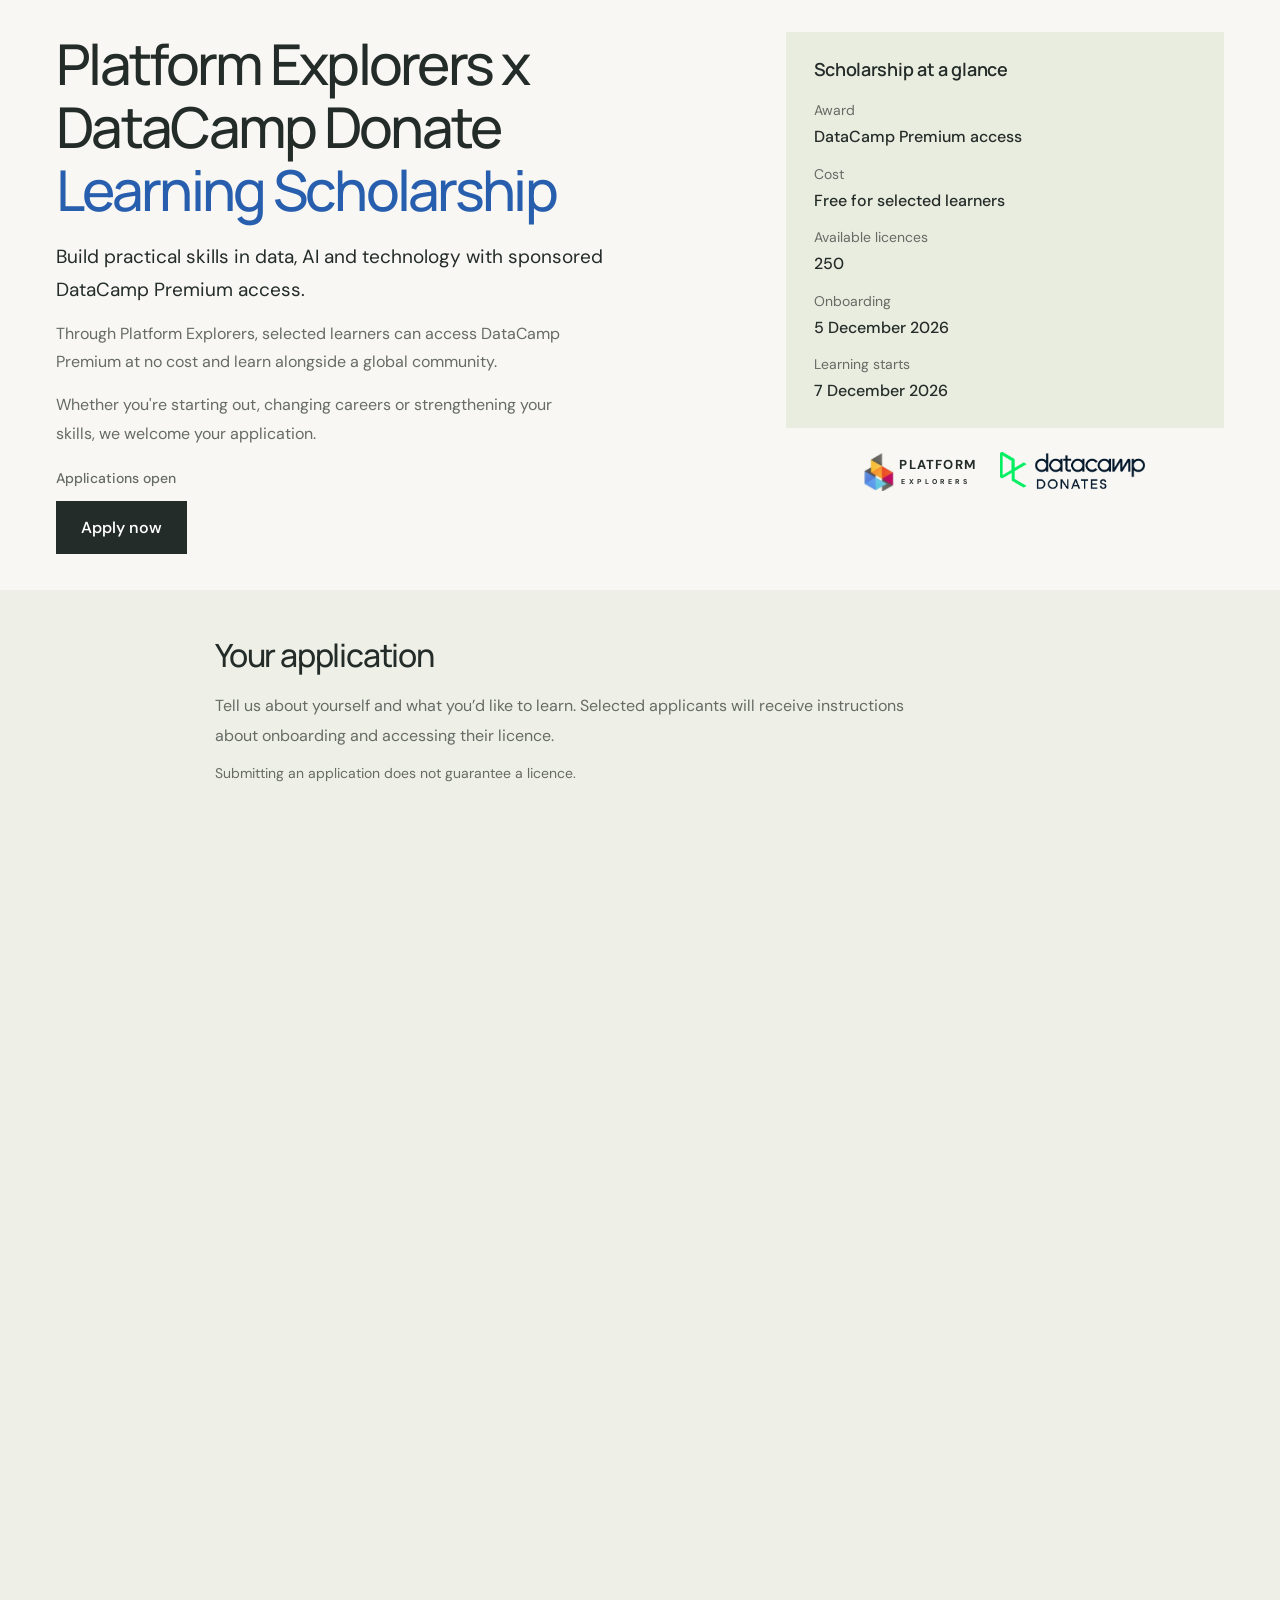
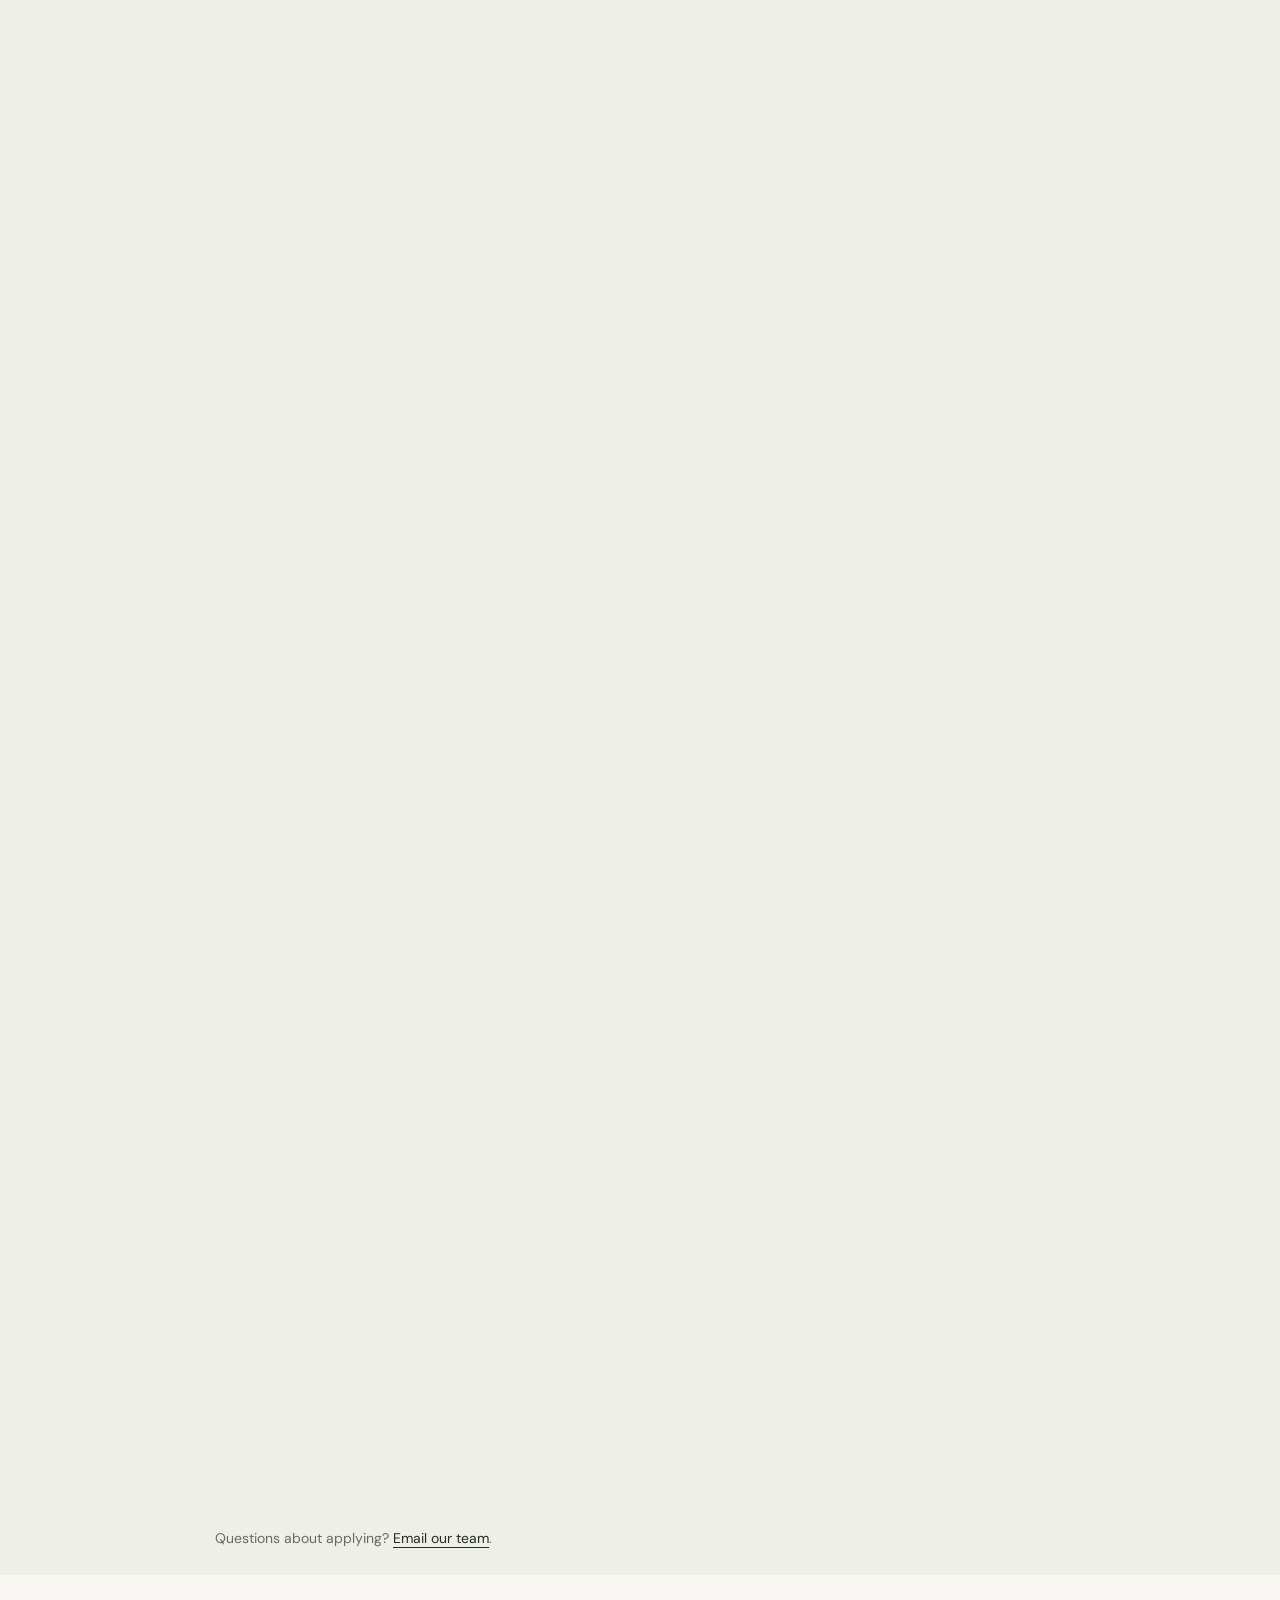
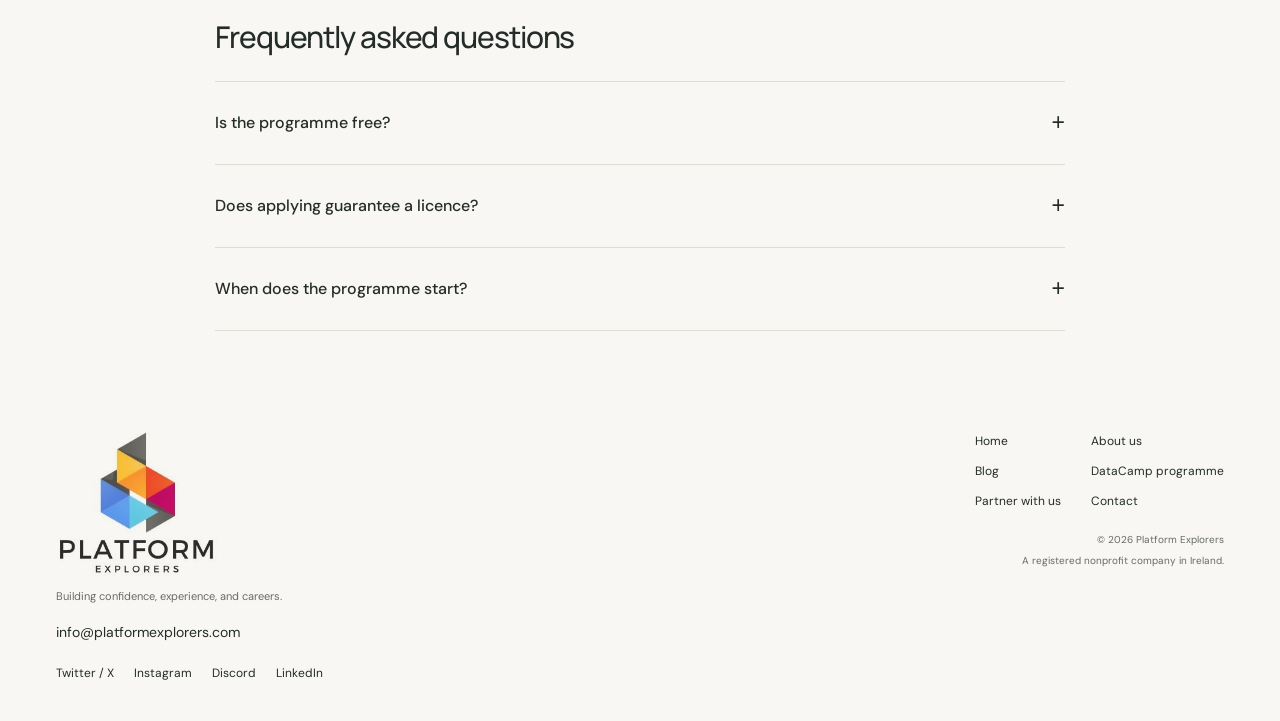
==== scholarship/index.html @ 4060ceb1 "Add community blog, reviewed contribution guide and automatic Pages publishing" ====
<!doctype html>
<html lang="en">
<head>
  <meta charset="utf-8">
  <meta name="viewport" content="width=device-width, initial-scale=1">
  <meta name="theme-color" content="#f8f7f3">
  <meta name="description" content="Apply for DataCamp learning access through Platform Explorers. Onboarding begins 5 December and the learning programme starts 7 December 2026.">
  <title>DataCamp Programme Registration — Platform Explorers</title>
  <link rel="canonical" href="https://platformexplorers.com/scholarship/">
  <meta property="og:type" content="website">
  <meta property="og:site_name" content="Platform Explorers">
  <meta property="og:url" content="https://platformexplorers.com/scholarship/">
  <meta property="og:title" content="DataCamp Programme Registration — Platform Explorers">
  <meta property="og:description" content="Apply for DataCamp learning access through Platform Explorers. Onboarding begins 5 December and the learning programme starts 7 December 2026.">
  <link rel="icon" href="../assets/favicon.svg" type="image/svg+xml">
  <link rel="stylesheet" href="../styles.css">
  <link rel="stylesheet" href="../datacamp.css">
</head>
<body>
  <a class="skip" href="#main">Skip to content</a>
  <main id="main">
    <section class="registration-hero wrap" aria-labelledby="donates-heading">
      <div class="registration-intro">
        <h1 id="donates-heading">Platform Explorers x DataCamp Donate<br><span>Learning Scholarship</span></h1>
        <p class="registration-lead">Build practical skills in data, AI and technology with sponsored DataCamp Premium access.</p>
        <p class="registration-description">Through Platform Explorers, selected learners can access DataCamp Premium at no cost and learn alongside a global community.</p>
        <p class="registration-description">Whether you're starting out, changing careers or strengthening your skills, we welcome your application.</p>
        <p class="registration-label">Applications open</p>
        <a class="button primary" href="#apply">Apply now</a>
      </div>
      <div class="scholarship-summary-group">
      <aside class="registration-summary" aria-label="Scholarship at a glance">
        <h2>Scholarship at a glance</h2>
        <dl>
          <div><dt>Award</dt><dd>DataCamp Premium access</dd></div>
          <div><dt>Cost</dt><dd>Free for selected learners</dd></div>
          <div><dt>Available licences</dt><dd>250</dd></div>
          <div><dt>Onboarding</dt><dd><time datetime="2026-12-05">5 December 2026</time></dd></div>
          <div><dt>Learning starts</dt><dd><time datetime="2026-12-07">7 December 2026</time></dd></div>
        </dl>
      </aside>

        <div class="scholarship-logos" aria-label="Platform Explorers and DataCamp Donates">
          <div class="scholarship-brand-pe" role="img" aria-label="Platform Explorers"><span class="logo-crop"><img src="../assets/logo.jpg" alt=""></span><span class="scholarship-brand-name">PLATFORM<span>EXPLORERS</span></span></div>
          <img class="scholarship-brand-datacamp" src="../assets/datacamp-donates.png" alt="DataCamp Donates" width="1630" height="450">
        </div>
      </div>
    </section>
    <section class="registration-apply" id="apply" aria-labelledby="apply-heading"><div class="wrap">
      <div class="application-heading"><h2 id="apply-heading">Your application</h2><p>Tell us about yourself and what you’d like to learn. Selected applicants will receive instructions about onboarding and accessing their licence.</p><p class="application-note">Submitting an application does not guarantee a licence.</p></div>
      <div class="datacamp-form-container">
        <iframe
          src="https://docs.google.com/forms/d/e/1FAIpQLSdRVRX_iQJN7y_apBg_4rv8keyGI03BOhrWc-e6NoOIeNIo0Q/viewform?embedded=true"
          title="Platform Explorers DataCamp Learning Programme"
          width="100%"
          height="2300"
          frameborder="0"
          scrolling="no"
          marginheight="0"
          marginwidth="0">
          Loading…
        </iframe>
      </div>
      <p class="application-help">Questions about applying? <a href="mailto:info@platformexplorers.com?subject=DataCamp%20programme%20application">Email our team</a>.</p>
    </div></section>
    <section class="registration-faq wrap" aria-labelledby="donates-faq-heading"><div class="registration-faq-inner"><h2 id="donates-faq-heading">Frequently asked questions</h2><div class="faq-list">
      <details><summary>Is the programme free?<span class="expand-icon" aria-hidden="true">+</span></summary><p>Yes. Selected participants receive DataCamp learning access at no cost.</p></details>
      <details><summary>Does applying guarantee a licence?<span class="expand-icon" aria-hidden="true">+</span></summary><p>No. Licences are limited and applications will be reviewed.</p></details>
      <details><summary>When does the programme start?<span class="expand-icon" aria-hidden="true">+</span></summary><p>Onboarding begins <time datetime="2026-12-05">5 December</time> and the learning programme starts <time datetime="2026-12-07">7 December 2026</time>.</p></details>
    </div></div></section>
  </main>
  <footer class="wrap"><div class="footer-left"><a class="footer-logo" href="../index.html" aria-label="Platform Explorers home"><img src="../assets/logo.jpg" alt="Platform Explorers" width="500" height="500"></a><p>Building confidence, experience, and careers.</p><a class="footer-email" href="mailto:info@platformexplorers.com">info@platformexplorers.com</a><nav class="footer-socials" aria-label="Social media"><a href="https://x.com/platexplorers" target="_blank" rel="noopener noreferrer">Twitter / X</a><a href="https://www.instagram.com/platform_explorers/" target="_blank" rel="noopener noreferrer">Instagram</a><a href="https://discord.gg/9USF3U8Ch" target="_blank" rel="noopener noreferrer">Discord</a><a href="https://www.linkedin.com/company/platform-explorers/" target="_blank" rel="noopener noreferrer">LinkedIn</a></nav></div><div class="footer-right"><nav class="footer-links" aria-label="Footer navigation"><a href="../index.html">Home</a><a href="../about.html">About us</a><a href="../blog.html">Blog</a><a href="../scholarship/" aria-current="page">DataCamp programme</a><a href="../partners.html">Partner with us</a><a href="../contact.html">Contact</a></nav><span>© <span id="year">2026</span> Platform Explorers</span><span>A registered nonprofit company in Ireland.</span></div></footer>
  <script>document.getElementById("year").textContent = new Date().getFullYear();</script>
</body>
</html>
---- styles.css ----
@import url('https://fonts.googleapis.com/css2?family=DM+Sans:wght@400;450;500;550;600;650;700&family=Manrope:wght@400;500;600;650;700;750;800&display=swap');
:root{--paper:#f8f7f3;--ink:#242c29;--muted:#666b65;--blue:#285eae;--line:#dcded5;--green:#e9eddf;--yellow:#fbc656}*{box-sizing:border-box}html{scroll-behavior:smooth;scroll-padding-top:105px}body{margin:0;background:var(--paper);color:var(--ink);font-family:'DM Sans',Arial,sans-serif;font-size:16px;-webkit-font-smoothing:antialiased}a{color:inherit;text-decoration:none}button{font:inherit}a,button,summary{-webkit-tap-highlight-color:transparent}a:focus-visible,button:focus-visible,summary:focus-visible{outline:3px solid var(--blue);outline-offset:6px}.wrap{width:min(1280px,calc(100% - 112px));margin:auto}.header{height:106px;padding:0 56px;display:flex;justify-content:space-between;align-items:center;border-bottom:1px solid var(--line);background:var(--paper);position:relative;z-index:20}.brand{display:flex;align-items:center;gap:7px;font-size:20px;letter-spacing:2px;line-height:1.1;font-weight:700}.brand-small{display:block;font-size:10px;letter-spacing:5.5px;margin:7px 0 0 3px}.logo-crop{width:43px;height:66px;overflow:hidden;position:relative;mix-blend-mode:multiply}.logo-crop img{position:absolute;width:164px;height:164px;max-width:none;left:-61px;top:-43px}.header nav{display:flex;align-items:center;gap:32px;font-size:13px;font-weight:550}.header nav a:hover{color:var(--blue)}.nav-cta{border:1px solid #a9afa4;padding:13px 19px;display:flex;gap:34px;align-items:center}.nav-cta span{font-size:20px}.menu-toggle{display:none}.hero{padding-top:70px;display:grid;grid-template-columns:1.25fr 1fr;column-gap:45px}.eyebrow{font-size:10px;letter-spacing:1.8px;font-weight:650;line-height:1.6;margin:0 0 27px}.status-dot{width:6px;height:6px;background:#c18b22;display:inline-block;margin:0 9px 1px 0;border-radius:50%}h1,h2,h3,p{margin-top:0}h1,h2,h3{font-family:'Manrope',Arial,sans-serif}h1{font-size:clamp(48px,4.8vw,73px);font-weight:500;line-height:1.09;letter-spacing:-3.9px;margin-bottom:30px}h1>span{color:var(--blue)}.hero-intro{font-size:16px;line-height:1.8;color:var(--muted);max-width:435px;margin-bottom:30px}.hero-actions{display:flex;align-items:center;gap:26px}.button{padding:17px 22px;font-size:13px;display:inline-flex;align-items:center;gap:38px;font-weight:550}.primary{background:var(--ink);color:#fff}.primary:hover{background:var(--blue)}.button span{font-size:20px;line-height:1}.text-link{font-size:12px;font-weight:600;display:inline-flex;align-items:center;gap:15px;border-bottom:1px solid #a7aca4;padding:9px 0}.text-link:hover{color:var(--blue);border-color:var(--blue)}.hero-art{background:var(--green);margin-top:5px;padding:24px 26px 25px;display:flex;flex-direction:column;justify-content:space-between;min-width:0}.art-top{display:flex;justify-content:space-between;font-size:9px;letter-spacing:1.4px}.path-art{width:100%;height:auto;max-height:390px;margin:-2px 0 -7px}.art-bottom{display:flex;justify-content:space-between;align-items:end;font-size:12px;line-height:1.5}.art-label{font-size:8px;letter-spacing:1px;display:flex;align-items:center;gap:10px}.art-label span{font-size:25px}.hero-foot{grid-column:1/-1;display:flex;justify-content:space-between;border-top:1px solid var(--line);padding:24px 0;margin-top:61px;font-size:11px;color:var(--muted)}.hero-foot i{font-style:normal;margin:0 12px;color:#abae9f}.intro-section{display:grid;grid-template-columns:1fr 2.25fr;gap:45px;padding-top:91px;padding-bottom:98px}.section-label{padding-top:10px}h2{font-size:clamp(32px,3.05vw,45px);font-weight:500;letter-spacing:-1.9px;line-height:1.2;margin-bottom:27px}.intro-section h2 span{color:#7b8176}.intro-columns{display:grid;grid-template-columns:1fr 1fr;gap:35px}.intro-columns p,.community-copy>p:not(.eyebrow){font-size:14px;color:var(--muted);line-height:1.85}.note{border-left:2px solid #d4af51;padding:4px 0 4px 18px;font-size:12px;line-height:1.8;color:var(--muted);margin:19px 0 0;max-width:620px}.note span{display:block;color:var(--ink);font-weight:600}.experience-section{background:#eeeee7;padding:83px 0 85px}.section-heading{display:flex;justify-content:space-between;align-items:end;gap:40px;margin-bottom:42px}.section-heading h2{margin:0}.section-heading>p{color:var(--muted);font-size:13px;line-height:1.8;margin:0 0 3px;max-width:320px}.experience-grid{display:grid;grid-template-columns:repeat(3,1fr);border-top:1px solid #ced1c5}.experience-grid article{position:relative;padding:35px 38px 0 0;margin-right:37px;border-right:1px solid #ced1c5}.experience-grid article:last-child{border-right:0;padding-right:0;margin-right:0}.step-number{font-size:10px;color:var(--muted)}.small-mark{width:44px;height:44px;display:flex;align-items:center;justify-content:center;font-size:28px;margin:27px 0 25px}.mark-blue{background:#b9cee8}.mark-yellow{background:#f4d887}.mark-coral{background:#eab39c}.experience-grid h3{font-size:19px;font-weight:600;letter-spacing:-.5px}.experience-grid p{font-size:13px;color:var(--muted);line-height:1.9;margin-bottom:0}.tracks-section{padding-top:98px;padding-bottom:95px}.track-list{border-top:1px solid var(--line)}details{border-bottom:1px solid var(--line)}summary{list-style:none;cursor:pointer}summary::-webkit-details-marker{display:none}.track-list summary{display:grid;grid-template-columns:55px 1fr 215px 20px;align-items:center;padding:28px 0;gap:14px}.track-index{font-size:11px;color:var(--muted)}.track-list h3{font-size:21px;font-weight:500;letter-spacing:-.5px;margin:0}.track-category{font-size:9px;letter-spacing:1.1px;color:var(--muted)}.expand-icon{font-family:Arial,sans-serif;font-size:23px;font-weight:400;transition:transform .2s}details[open]>summary .expand-icon{transform:rotate(45deg)}.track-content{padding:0 230px 29px 69px;max-width:930px}.track-content p{font-size:14px;line-height:1.8;color:var(--muted);margin-bottom:15px}.track-content>span{font-size:10px;line-height:1.8;color:var(--blue)}.community-section{display:grid;grid-template-columns:1fr 1fr;gap:100px;align-items:center;padding-bottom:100px}.community-visual{background:#263c32;color:#f5f6ed;padding:35px 36px;min-height:430px;display:flex;flex-direction:column;justify-content:space-between}.community-visual .eyebrow{font-size:9px;color:#c1c9bd}.community-type{font-family:'Manrope',Arial,sans-serif;font-size:43px;letter-spacing:-1.8px;line-height:1.2;padding:14px 0 35px}.community-type em{font-style:normal;color:#e9c86c}.community-caption{display:flex;align-items:center;gap:5px;font-size:7px;letter-spacing:1px}.community-caption>span:last-child{margin-left:7px}.mini-block{width:12px;height:12px}.blue{background:#72a6dc}.yellow{background:#f6c54e}.coral{background:#ef936f}.community-copy h2{font-size:40px}.community-copy .text-link{margin-top:13px}.faq-section{padding-bottom:97px;display:grid;grid-template-columns:1fr 2.25fr;gap:45px}.faq-section>.eyebrow{max-width:190px;padding-top:20px}.faq-list{border-top:1px solid var(--line)}.faq-list summary{display:flex;justify-content:space-between;gap:20px;padding:20px 0;font-size:14px;font-weight:500;align-items:center}.faq-list p{max-width:600px;font-size:13px;line-height:1.8;color:var(--muted);padding-bottom:8px}.faq-list p a{text-decoration:underline;text-underline-offset:3px}.get-involved{background:#e8ecdf;padding:67px 0 62px}.cta-heading{display:flex;justify-content:space-between;align-items:center}.cta-heading h2{font-size:64px;letter-spacing:-3px;line-height:1.1;margin:0 0 38px}.cta-arrow{font-size:130px;font-family:Arial,sans-serif;font-weight:400;margin-top:-15px}.join-options{display:grid;grid-template-columns:1fr 1fr;gap:55px}.join-options>a{border-top:1px solid #acb3a1;display:flex;align-items:center;justify-content:space-between;gap:30px;padding:25px 0 0}.join-options h3{font-size:17px;font-weight:600;letter-spacing:-.4px;margin-bottom:9px}.join-options p{font-size:12px;color:var(--muted);line-height:1.7;margin:0}.join-options>a>span{font-size:26px}.join-options>a:hover h3{color:var(--blue)}footer.wrap{padding-top:43px;padding-bottom:40px;display:flex;justify-content:space-between;gap:30px}.footer-name{font-family:'Manrope',Arial,sans-serif;font-size:20px;letter-spacing:-.7px;font-weight:650;display:flex;gap:18px}footer p{font-size:11px;color:var(--muted);margin:12px 0 0}.footer-right{display:flex;align-items:flex-end;flex-direction:column;gap:8px;font-size:10px;color:var(--muted)}.footer-right>a{font-size:12px;color:var(--ink);margin-bottom:8px}.skip{position:fixed;top:-70px;left:20px;padding:15px;background:var(--ink);color:white;z-index:100}.skip:focus{top:10px}summary:hover h3,summary:hover{color:var(--blue)}
@media(min-width:1600px){.header{padding-left:max(56px,calc((100vw - 1280px)/2));padding-right:max(56px,calc((100vw - 1280px)/2))}}
@media(max-width:1100px){.wrap{width:calc(100% - 72px)}.header{padding:0 36px}.header nav{gap:22px}.hero{gap:25px}.hero-actions{gap:20px;align-items:start;flex-direction:column}h1{font-size:54px;letter-spacing:-2.8px}.hero-art{align-self:stretch;padding:22px 20px}.intro-section,.faq-section{grid-template-columns:1fr 2.8fr;gap:30px}.track-list summary{grid-template-columns:40px 1fr 180px 20px}.track-content{padding-left:54px;padding-right:180px}.community-section{gap:55px}.community-type{font-size:39px}.community-copy h2{font-size:35px}.community-visual{padding:30px}.experience-grid article{padding-right:25px;margin-right:25px}}
@media(max-width:760px){html{scroll-padding-top:25px}.wrap{width:calc(100% - 40px)}.header{height:86px;padding:0 20px}.brand{font-size:17px}.brand-small{font-size:8px;letter-spacing:5px}.logo-crop{width:38px;height:58px}.logo-crop img{width:145px;height:145px;left:-54px;top:-38px}.menu-toggle{display:flex;align-items:center;gap:12px;border:0;background:none;font-size:12px;padding:10px 0 10px 15px}.menu-toggle span{font-size:22px}.header nav{display:none;position:absolute;top:85px;left:0;right:0;background:var(--paper);border-bottom:1px solid var(--line);padding:22px 20px 28px;flex-direction:column;align-items:stretch;gap:0}.header nav.is-open{display:flex}.header nav a{padding:15px 0}.header nav .nav-cta{padding:13px 16px;margin-top:10px;justify-content:space-between}.hero{padding-top:42px;grid-template-columns:1fr;gap:34px}.eyebrow{font-size:8px;letter-spacing:1.4px;margin-bottom:22px}h1{font-size:clamp(43px,8.7vw,62px);letter-spacing:-2.7px;margin-bottom:24px}.hero-intro{font-size:14px;line-height:1.8;max-width:460px}.hero-actions{flex-direction:row;align-items:center;gap:22px;flex-wrap:wrap}.button{padding:16px 18px;font-size:12px;gap:26px}.text-link{font-size:11px;gap:11px}.hero-art{min-height:370px;margin:4px 0 0;padding:24px}.path-art{max-height:330px}.hero-foot{margin-top:0;padding:20px 0;gap:15px;flex-direction:column;font-size:10px}.hero-foot i{margin:0 8px}.intro-section{display:block;padding-top:51px;padding-bottom:57px}h2{font-size:32px;letter-spacing:-1.4px}.intro-columns{grid-template-columns:1fr;gap:0}.intro-columns p{font-size:14px;margin-bottom:16px}.note{margin-top:9px;font-size:11px}.experience-section{padding:52px 0}.section-heading{display:block;margin-bottom:30px}.section-heading>p{margin-top:22px;font-size:12px}.experience-grid{grid-template-columns:1fr}.experience-grid article{margin:0;padding:26px 0 28px;border-right:0;border-bottom:1px solid #ced1c5;display:grid;grid-template-columns:50px 1fr;gap:0 14px}.experience-grid article:last-child{padding-bottom:0;border-bottom:0}.step-number{grid-column:1;grid-row:1}.small-mark{grid-column:1;grid-row:2;align-self:start;width:36px;height:36px;margin:16px 0 0;font-size:24px}.experience-grid h3{grid-column:2;grid-row:1;font-size:18px;margin:0 0 14px}.experience-grid p{grid-column:2;grid-row:2;font-size:13px}.tracks-section{padding:57px 0}.track-list summary{grid-template-columns:25px 1fr 18px;gap:10px;padding:23px 0}.track-list h3{font-size:17px;letter-spacing:-.5px}.track-category{display:none}.track-content{padding:0 0 25px 35px}.track-content p{font-size:13px}.community-section{grid-template-columns:1fr;gap:36px;padding-bottom:58px}.community-visual{min-height:400px;padding:30px}.community-type{font-size:43px}.community-copy h2{font-size:32px}.community-copy>p:not(.eyebrow){font-size:14px}.faq-section{display:block;padding-bottom:57px}.faq-section>.eyebrow{max-width:none;padding:0}.faq-list summary{font-size:13px;line-height:1.6}.get-involved{padding:45px 0}.cta-heading h2{font-size:45px;letter-spacing:-2px;margin-bottom:31px}.cta-arrow{font-size:75px}.join-options{grid-template-columns:1fr;gap:27px}.join-options>a{padding-top:22px}.join-options h3{font-size:16px}.join-options p{font-size:11px}footer.wrap{padding:32px 0;flex-direction:column;gap:27px}.footer-right{align-items:start;font-size:10px}.footer-name{font-size:19px}}
@media(prefers-reduced-motion:reduce){html{scroll-behavior:auto}*{transition:none!important}}

.footer-links{display:flex;gap:20px;margin-bottom:8px;font-size:12px;color:var(--ink)}.footer-links a:hover{color:var(--blue)}

.footer-links{flex-wrap:wrap;justify-content:flex-end;gap:12px 20px;max-width:550px}.header nav [aria-current="page"]{color:var(--blue);text-decoration:underline;text-underline-offset:7px}
@media(max-width:760px){.footer-links{justify-content:flex-start;gap:12px 18px}}

.logo-crop{height:56px}.logo-crop img{clip-path:inset(0 0 39% 0)}@media(max-width:760px){.logo-crop{height:49px}}

@media(min-width:761px){.experience-grid h3{margin-top:26px}}

.footer-left{min-width:0}
.footer-socials{display:flex;flex-wrap:wrap;gap:12px 20px;margin-top:20px;font-size:12px;color:var(--ink)}
.footer-socials a:hover{color:var(--blue)}
.footer-right{min-width:0}
@media(max-width:760px){.footer-right{align-items:flex-end;text-align:right;width:100%}.footer-right .footer-links{justify-content:flex-end}.footer-right>a{overflow-wrap:anywhere;max-width:100%}}

.footer-logo{display:block;position:relative;width:164px;height:148px;overflow:hidden;mix-blend-mode:multiply}
.footer-logo img{position:absolute;display:block;width:300px;height:300px;max-width:none;left:-69px;top:-78px}
.footer-right .footer-links{display:grid;grid-template-columns:repeat(2,max-content);gap:14px 30px;text-align:left;margin:4px 0 16px}
@media(max-width:760px){.footer-right .footer-links{gap:14px 24px}}

.footer-email{display:block;width:fit-content;max-width:100%;margin-top:18px;font-size:14px;line-height:1.7;overflow-wrap:anywhere}.footer-email:hover{color:var(--blue)}

/* Keep the expanded navigation comfortable on smaller laptop screens. */
@media(min-width:761px) and (max-width:1100px){.header{padding-left:36px;padding-right:36px}.header nav{gap:16px;font-size:13px}.nav-cta{padding:12px}.brand{font-size:17px}.brand-small{font-size:9px}}
---- datacamp.css ----
/* DataCamp registration: programme essentials, application, then questions. */
.registration-hero{display:grid;grid-template-columns:minmax(0,1.55fr) minmax(290px,1fr);gap:80px;align-items:start;padding-top:62px;padding-bottom:64px}
.registration-label{font-size:.875rem;line-height:1.6;font-weight:500;color:var(--muted);margin:0 0 24px}
.registration-intro h1{font-size:clamp(42px,4.4vw,64px);line-height:1.12;letter-spacing:-2.7px;font-weight:500;margin-bottom:26px}
.registration-lead{font-size:1.1875rem;line-height:1.75;max-width:580px;margin-bottom:18px}
.registration-description{font-size:1rem;line-height:1.8;color:var(--muted);max-width:530px;margin-bottom:26px}
.registration-intro .button{font-size:1rem;padding:16px 25px;min-height:52px}
.registration-summary{background:var(--green);padding:30px 32px;margin-top:4px}
.registration-summary h2{font-size:1.125rem;font-weight:600;line-height:1.5;letter-spacing:-.3px;margin-bottom:24px}
.registration-summary dl{margin:0;display:grid;gap:21px}
.registration-summary dt{font-size:.875rem;line-height:1.5;color:var(--muted);margin-bottom:5px}
.registration-summary dd{margin:0;font-size:1rem;font-weight:500;line-height:1.6}
.registration-partner{margin-top:28px;padding-top:23px;border-top:1px solid #cdd3c3}
.registration-partner p{font-size:.875rem;line-height:1.6;color:var(--muted);margin-bottom:16px}
.registration-partner a{display:block;max-width:190px}.registration-partner img{display:block;width:100%;height:auto}
.registration-apply{padding:45px 0 24px;background:#eef0e7;scroll-margin-top:25px}
.application-heading{max-width:850px;margin:0 auto 25px}
.application-heading h2{font-size:32px;letter-spacing:-1.2px;line-height:1.25;margin-bottom:16px}
.application-heading p{font-size:1rem;line-height:1.85;color:var(--muted);max-width:720px;margin-bottom:12px}
.application-heading .application-note{font-size:.875rem;line-height:1.7;margin-bottom:0}
.datacamp-form-container{width:100%;max-width:850px;min-width:0;margin:0 auto}
.datacamp-form-container iframe{display:block;width:100%;height:2300px;border:0;overflow:hidden}
.application-help{max-width:850px;margin:15px auto 0;font-size:.875rem;line-height:1.8;color:var(--muted)}
.application-help a{color:var(--ink);text-decoration:underline;text-underline-offset:4px}
.registration-faq{padding-top:42px;padding-bottom:55px}.registration-faq-inner{max-width:850px;margin:0 auto}
.registration-faq h2{font-size:30px;letter-spacing:-1.1px;line-height:1.3;margin-bottom:25px}
.registration-faq .faq-list summary{font-size:1rem;line-height:1.65;padding:22px 0}
.registration-faq .faq-list p{font-size:1rem;line-height:1.85;max-width:720px}
/* Partnership-page feature shares this stylesheet. */
.datacamp-partner-feature{margin-top:42px;margin-bottom:46px;display:grid;grid-template-columns:1fr 1.6fr;gap:70px;align-items:center;padding:34px 38px;background:var(--green)}
.datacamp-partner-feature img{width:100%;max-width:280px;height:auto;display:block}.datacamp-partner-feature h2{font-size:28px;margin:0 0 13px}.datacamp-partner-feature p{font-size:1rem;line-height:1.8;color:var(--muted);margin-bottom:15px}.datacamp-partner-feature .text-link{font-size:.9375rem}
@media(max-width:1100px){.registration-hero{gap:40px;grid-template-columns:minmax(0,1.3fr) minmax(270px,1fr)}.registration-summary{padding:26px}.registration-intro h1{font-size:45px;letter-spacing:-1.8px}.registration-lead{font-size:1.0625rem}.datacamp-partner-feature{gap:40px}}
@media(max-width:760px){.registration-hero{grid-template-columns:1fr;gap:30px;padding-top:38px;padding-bottom:40px}.registration-label{margin-bottom:19px}.registration-intro h1{font-size:clamp(35px,8.6vw,45px);letter-spacing:-1.7px;margin-bottom:22px}.registration-lead{font-size:1.0625rem;line-height:1.8}.registration-summary{padding:26px;margin-top:0}.registration-summary dl{grid-template-columns:1fr 1fr;gap:20px}.registration-summary dl>div:first-child{grid-column:1/-1}.registration-summary h2{margin-bottom:21px}.registration-summary dd{font-size:.9375rem}.registration-partner{margin-top:24px;padding-top:20px}.registration-partner a{max-width:180px}.registration-apply{padding-top:32px;padding-bottom:20px}.application-heading{margin-bottom:23px}.application-heading h2{font-size:28px}.registration-faq{padding-top:33px;padding-bottom:38px}.registration-faq h2{font-size:28px}.registration-faq .faq-list summary{padding:20px 0}.datacamp-partner-feature{grid-template-columns:1fr;padding:27px 24px;gap:28px;margin-top:30px;margin-bottom:32px}.datacamp-partner-feature img{max-width:250px}.datacamp-partner-feature h2{font-size:26px}}
/* Keep the embed close to its content height, without a nested scrollbar. */
@media(max-width:600px){.datacamp-form-container iframe{height:calc(3010px - 116.667vw)}}
@media(max-width:480px){.datacamp-form-container iframe{height:calc(3730px - 266.667vw)}}

/* Compact opening for the standalone scholarship registration page. */
.registration-hero{gap:50px;padding-top:32px;padding-bottom:36px}
.registration-intro h1{margin-bottom:19px}
.registration-lead{margin-bottom:13px}
.registration-description{margin-bottom:14px}
.registration-intro>.registration-label{margin:18px 0 12px}
.registration-summary{padding:24px 28px;margin-top:0}
.registration-summary h2{margin-bottom:17px}
.registration-summary dl{gap:14px}
.registration-summary dt{margin-bottom:3px}
.registration-partner{margin-top:18px;padding-top:16px}
.registration-partner p{margin-bottom:12px}
@media(max-width:760px){.registration-hero{gap:24px;padding-top:26px;padding-bottom:28px}.registration-summary{padding:23px}.registration-summary dl{gap:14px 20px}.registration-intro>.registration-label{margin-top:15px}.registration-partner{margin-top:18px;padding-top:15px}}

.scholarship-summary-group{min-width:0}
.scholarship-logos{display:flex;justify-content:center;align-items:center;gap:24px;padding-top:24px}
.scholarship-brand-pe{display:flex;align-items:center;gap:5px;min-width:0}
.scholarship-brand-pe .logo-crop{display:block;flex-shrink:0;width:30px;height:39px}
.scholarship-brand-pe .logo-crop img{width:115px;height:115px;left:-43px;top:-30px}
.scholarship-brand-name{font-size:13px;font-weight:700;letter-spacing:1.2px;line-height:1.1}
.scholarship-brand-name>span{display:block;font-size:7px;letter-spacing:3.4px;margin:5px 0 0 2px}
.scholarship-brand-datacamp{display:block;width:145px;max-width:45%;height:auto}
@media(max-width:360px){.scholarship-logos{gap:16px}.scholarship-brand-name{font-size:11px}.scholarship-brand-name>span{font-size:6px;letter-spacing:2.8px}}
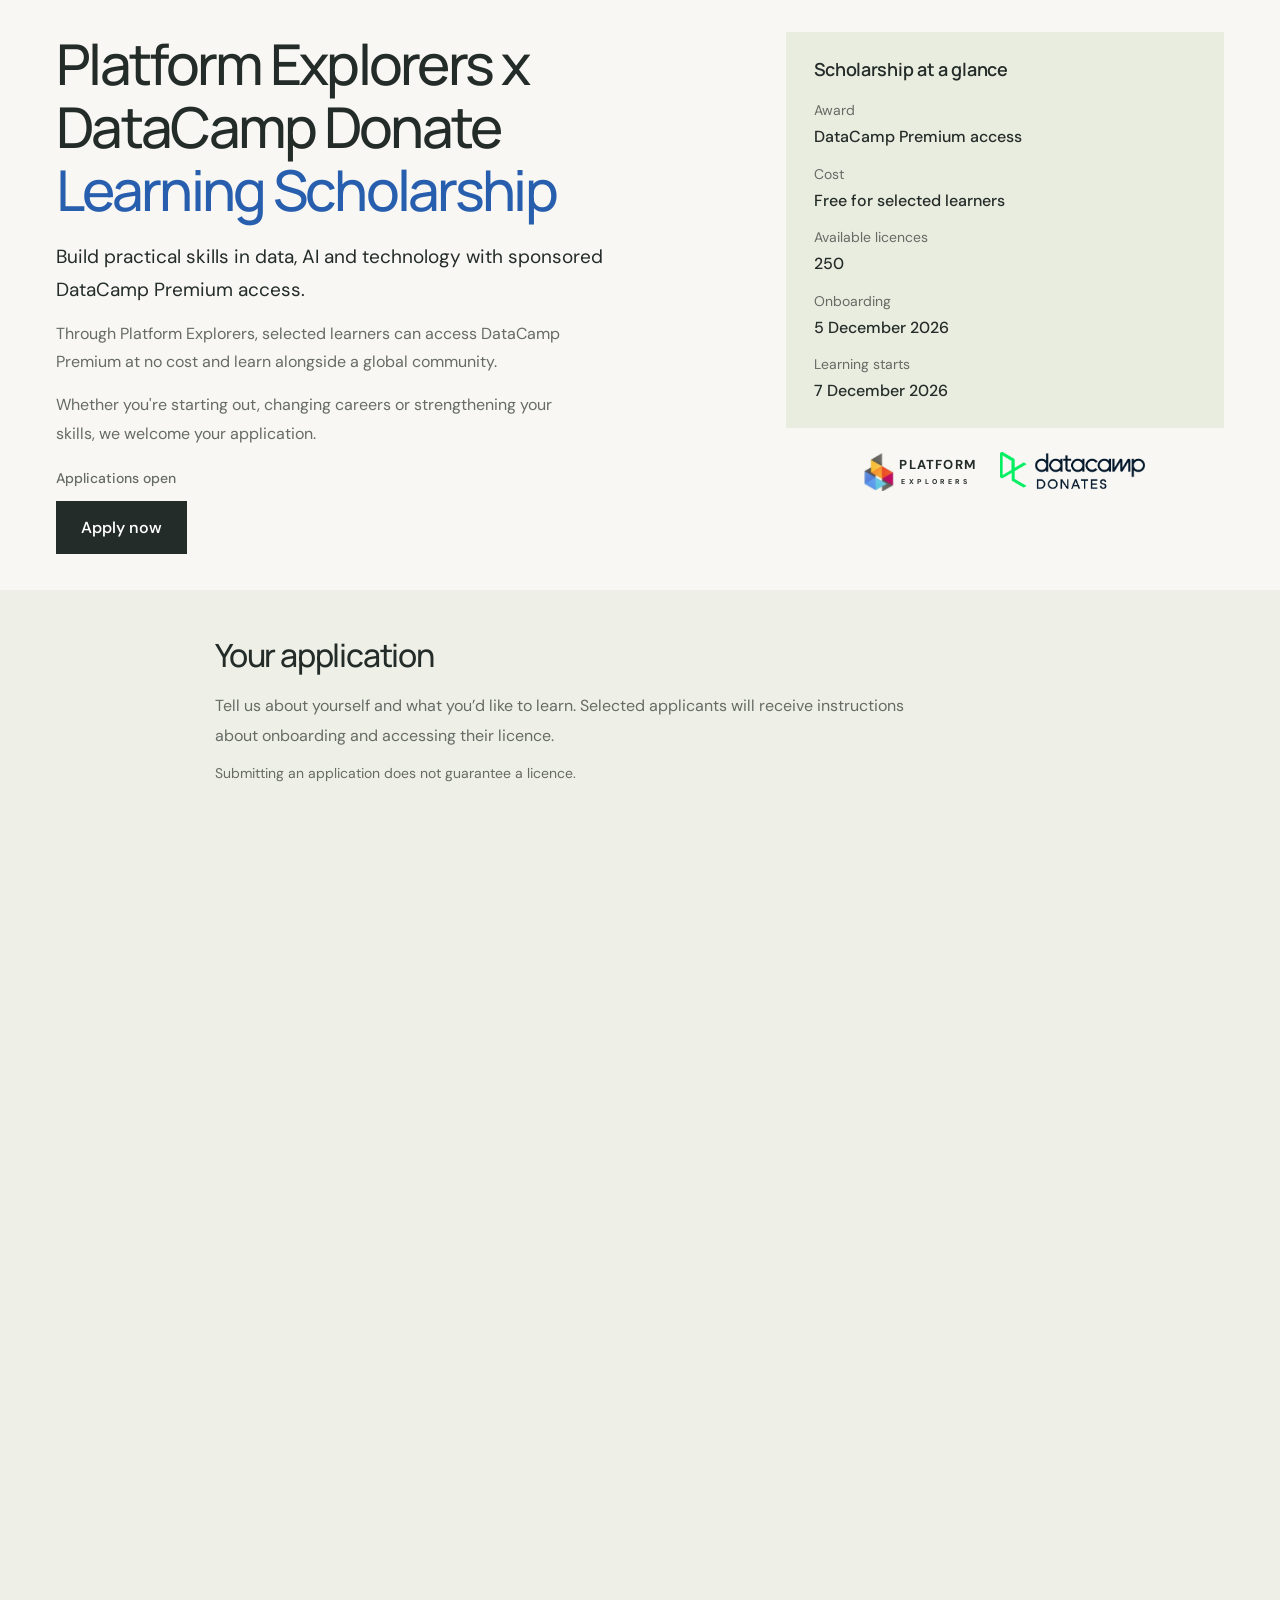
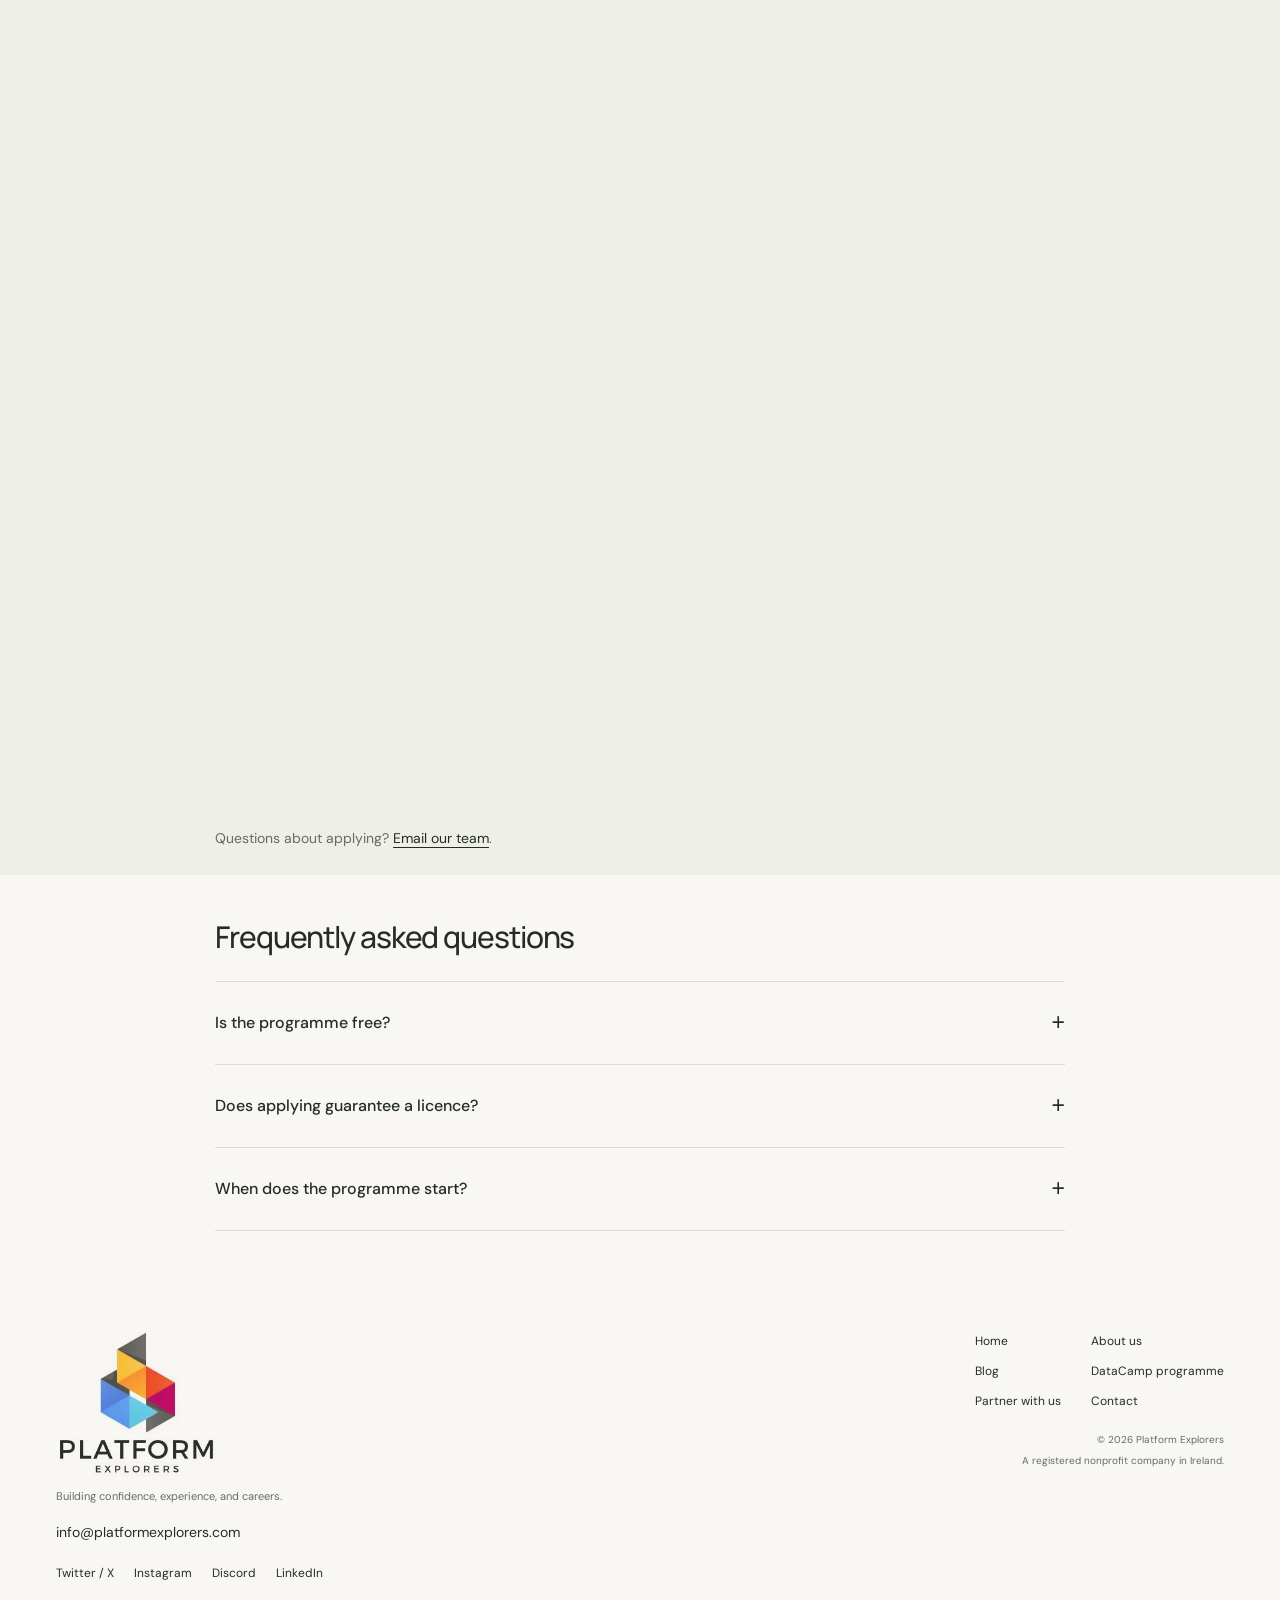
==== commit f9b56b9d: "Keep scholarship form questions and Submit button accessible" ====
--- a/scholarship/index.html
+++ b/scholarship/index.html
@@ -1,75 +1,75 @@
-<!doctype html>
-<html lang="en">
-<head>
-  <meta charset="utf-8">
-  <meta name="viewport" content="width=device-width, initial-scale=1">
-  <meta name="theme-color" content="#f8f7f3">
-  <meta name="description" content="Apply for DataCamp learning access through Platform Explorers. Onboarding begins 5 December and the learning programme starts 7 December 2026.">
-  <title>DataCamp Programme Registration — Platform Explorers</title>
-  <link rel="canonical" href="https://platformexplorers.com/scholarship/">
-  <meta property="og:type" content="website">
-  <meta property="og:site_name" content="Platform Explorers">
-  <meta property="og:url" content="https://platformexplorers.com/scholarship/">
-  <meta property="og:title" content="DataCamp Programme Registration — Platform Explorers">
-  <meta property="og:description" content="Apply for DataCamp learning access through Platform Explorers. Onboarding begins 5 December and the learning programme starts 7 December 2026.">
-  <link rel="icon" href="../assets/favicon.svg" type="image/svg+xml">
-  <link rel="stylesheet" href="../styles.css">
-  <link rel="stylesheet" href="../datacamp.css">
-</head>
-<body>
-  <a class="skip" href="#main">Skip to content</a>
-  <main id="main">
-    <section class="registration-hero wrap" aria-labelledby="donates-heading">
-      <div class="registration-intro">
-        <h1 id="donates-heading">Platform Explorers x DataCamp Donate<br><span>Learning Scholarship</span></h1>
-        <p class="registration-lead">Build practical skills in data, AI and technology with sponsored DataCamp Premium access.</p>
-        <p class="registration-description">Through Platform Explorers, selected learners can access DataCamp Premium at no cost and learn alongside a global community.</p>
-        <p class="registration-description">Whether you're starting out, changing careers or strengthening your skills, we welcome your application.</p>
-        <p class="registration-label">Applications open</p>
-        <a class="button primary" href="#apply">Apply now</a>
-      </div>
-      <div class="scholarship-summary-group">
-      <aside class="registration-summary" aria-label="Scholarship at a glance">
-        <h2>Scholarship at a glance</h2>
-        <dl>
-          <div><dt>Award</dt><dd>DataCamp Premium access</dd></div>
-          <div><dt>Cost</dt><dd>Free for selected learners</dd></div>
-          <div><dt>Available licences</dt><dd>250</dd></div>
-          <div><dt>Onboarding</dt><dd><time datetime="2026-12-05">5 December 2026</time></dd></div>
-          <div><dt>Learning starts</dt><dd><time datetime="2026-12-07">7 December 2026</time></dd></div>
-        </dl>
-      </aside>
-
-        <div class="scholarship-logos" aria-label="Platform Explorers and DataCamp Donates">
-          <div class="scholarship-brand-pe" role="img" aria-label="Platform Explorers"><span class="logo-crop"><img src="../assets/logo.jpg" alt=""></span><span class="scholarship-brand-name">PLATFORM<span>EXPLORERS</span></span></div>
-          <img class="scholarship-brand-datacamp" src="../assets/datacamp-donates.png" alt="DataCamp Donates" width="1630" height="450">
-        </div>
-      </div>
-    </section>
-    <section class="registration-apply" id="apply" aria-labelledby="apply-heading"><div class="wrap">
-      <div class="application-heading"><h2 id="apply-heading">Your application</h2><p>Tell us about yourself and what you’d like to learn. Selected applicants will receive instructions about onboarding and accessing their licence.</p><p class="application-note">Submitting an application does not guarantee a licence.</p></div>
-      <div class="datacamp-form-container">
-        <iframe
-          src="https://docs.google.com/forms/d/e/1FAIpQLSdRVRX_iQJN7y_apBg_4rv8keyGI03BOhrWc-e6NoOIeNIo0Q/viewform?embedded=true"
-          title="Platform Explorers DataCamp Learning Programme"
-          width="100%"
-          height="2300"
-          frameborder="0"
-          scrolling="no"
-          marginheight="0"
-          marginwidth="0">
-          Loading…
-        </iframe>
-      </div>
-      <p class="application-help">Questions about applying? <a href="mailto:info@platformexplorers.com?subject=DataCamp%20programme%20application">Email our team</a>.</p>
-    </div></section>
-    <section class="registration-faq wrap" aria-labelledby="donates-faq-heading"><div class="registration-faq-inner"><h2 id="donates-faq-heading">Frequently asked questions</h2><div class="faq-list">
-      <details><summary>Is the programme free?<span class="expand-icon" aria-hidden="true">+</span></summary><p>Yes. Selected participants receive DataCamp learning access at no cost.</p></details>
-      <details><summary>Does applying guarantee a licence?<span class="expand-icon" aria-hidden="true">+</span></summary><p>No. Licences are limited and applications will be reviewed.</p></details>
-      <details><summary>When does the programme start?<span class="expand-icon" aria-hidden="true">+</span></summary><p>Onboarding begins <time datetime="2026-12-05">5 December</time> and the learning programme starts <time datetime="2026-12-07">7 December 2026</time>.</p></details>
-    </div></div></section>
-  </main>
-  <footer class="wrap"><div class="footer-left"><a class="footer-logo" href="../index.html" aria-label="Platform Explorers home"><img src="../assets/logo.jpg" alt="Platform Explorers" width="500" height="500"></a><p>Building confidence, experience, and careers.</p><a class="footer-email" href="mailto:info@platformexplorers.com">info@platformexplorers.com</a><nav class="footer-socials" aria-label="Social media"><a href="https://x.com/platexplorers" target="_blank" rel="noopener noreferrer">Twitter / X</a><a href="https://www.instagram.com/platform_explorers/" target="_blank" rel="noopener noreferrer">Instagram</a><a href="https://discord.gg/9USF3U8Ch" target="_blank" rel="noopener noreferrer">Discord</a><a href="https://www.linkedin.com/company/platform-explorers/" target="_blank" rel="noopener noreferrer">LinkedIn</a></nav></div><div class="footer-right"><nav class="footer-links" aria-label="Footer navigation"><a href="../index.html">Home</a><a href="../about.html">About us</a><a href="../blog.html">Blog</a><a href="../scholarship/" aria-current="page">DataCamp programme</a><a href="../partners.html">Partner with us</a><a href="../contact.html">Contact</a></nav><span>© <span id="year">2026</span> Platform Explorers</span><span>A registered nonprofit company in Ireland.</span></div></footer>
-  <script>document.getElementById("year").textContent = new Date().getFullYear();</script>
-</body>
-</html>
+<!doctype html>
+<html lang="en">
+<head>
+  <meta charset="utf-8">
+  <meta name="viewport" content="width=device-width, initial-scale=1">
+  <meta name="theme-color" content="#f8f7f3">
+  <meta name="description" content="Apply for DataCamp learning access through Platform Explorers. Onboarding begins 5 December and the learning programme starts 7 December 2026.">
+  <title>DataCamp Programme Registration — Platform Explorers</title>
+  <link rel="canonical" href="https://platformexplorers.com/scholarship/">
+  <meta property="og:type" content="website">
+  <meta property="og:site_name" content="Platform Explorers">
+  <meta property="og:url" content="https://platformexplorers.com/scholarship/">
+  <meta property="og:title" content="DataCamp Programme Registration — Platform Explorers">
+  <meta property="og:description" content="Apply for DataCamp learning access through Platform Explorers. Onboarding begins 5 December and the learning programme starts 7 December 2026.">
+  <link rel="icon" href="../assets/favicon.svg" type="image/svg+xml">
+  <link rel="stylesheet" href="../styles.css">
+  <link rel="stylesheet" href="../datacamp.css">
+</head>
+<body>
+  <a class="skip" href="#main">Skip to content</a>
+  <main id="main">
+    <section class="registration-hero wrap" aria-labelledby="donates-heading">
+      <div class="registration-intro">
+        <h1 id="donates-heading">Platform Explorers x DataCamp Donate<br><span>Learning Scholarship</span></h1>
+        <p class="registration-lead">Build practical skills in data, AI and technology with sponsored DataCamp Premium access.</p>
+        <p class="registration-description">Through Platform Explorers, selected learners can access DataCamp Premium at no cost and learn alongside a global community.</p>
+        <p class="registration-description">Whether you're starting out, changing careers or strengthening your skills, we welcome your application.</p>
+        <p class="registration-label">Applications open</p>
+        <a class="button primary" href="#apply">Apply now</a>
+      </div>
+      <div class="scholarship-summary-group">
+      <aside class="registration-summary" aria-label="Scholarship at a glance">
+        <h2>Scholarship at a glance</h2>
+        <dl>
+          <div><dt>Award</dt><dd>DataCamp Premium access</dd></div>
+          <div><dt>Cost</dt><dd>Free for selected learners</dd></div>
+          <div><dt>Available licences</dt><dd>250</dd></div>
+          <div><dt>Onboarding</dt><dd><time datetime="2026-12-05">5 December 2026</time></dd></div>
+          <div><dt>Learning starts</dt><dd><time datetime="2026-12-07">7 December 2026</time></dd></div>
+        </dl>
+      </aside>
+
+        <div class="scholarship-logos" aria-label="Platform Explorers and DataCamp Donates">
+          <div class="scholarship-brand-pe" role="img" aria-label="Platform Explorers"><span class="logo-crop"><img src="../assets/logo.jpg" alt=""></span><span class="scholarship-brand-name">PLATFORM<span>EXPLORERS</span></span></div>
+          <img class="scholarship-brand-datacamp" src="../assets/datacamp-donates.png" alt="DataCamp Donates" width="1630" height="450">
+        </div>
+      </div>
+    </section>
+    <section class="registration-apply" id="apply" aria-labelledby="apply-heading"><div class="wrap">
+      <div class="application-heading"><h2 id="apply-heading">Your application</h2><p>Tell us about yourself and what you’d like to learn. Selected applicants will receive instructions about onboarding and accessing their licence.</p><p class="application-note">Submitting an application does not guarantee a licence.</p></div>
+      <div class="datacamp-form-container">
+        <iframe
+          src="https://docs.google.com/forms/d/e/1FAIpQLSdRVRX_iQJN7y_apBg_4rv8keyGI03BOhrWc-e6NoOIeNIo0Q/viewform?embedded=true"
+          title="Platform Explorers DataCamp Learning Programme"
+          width="100%"
+          height="3200"
+          frameborder="0"
+          scrolling="auto"
+          marginheight="0"
+          marginwidth="0">
+          Loading…
+        </iframe>
+      </div>
+      <p class="application-help">Questions about applying? <a href="mailto:info@platformexplorers.com?subject=DataCamp%20programme%20application">Email our team</a>.</p>
+    </div></section>
+    <section class="registration-faq wrap" aria-labelledby="donates-faq-heading"><div class="registration-faq-inner"><h2 id="donates-faq-heading">Frequently asked questions</h2><div class="faq-list">
+      <details><summary>Is the programme free?<span class="expand-icon" aria-hidden="true">+</span></summary><p>Yes. Selected participants receive DataCamp learning access at no cost.</p></details>
+      <details><summary>Does applying guarantee a licence?<span class="expand-icon" aria-hidden="true">+</span></summary><p>No. Licences are limited and applications will be reviewed.</p></details>
+      <details><summary>When does the programme start?<span class="expand-icon" aria-hidden="true">+</span></summary><p>Onboarding begins <time datetime="2026-12-05">5 December</time> and the learning programme starts <time datetime="2026-12-07">7 December 2026</time>.</p></details>
+    </div></div></section>
+  </main>
+  <footer class="wrap"><div class="footer-left"><a class="footer-logo" href="../index.html" aria-label="Platform Explorers home"><img src="../assets/logo.jpg" alt="Platform Explorers" width="500" height="500"></a><p>Building confidence, experience, and careers.</p><a class="footer-email" href="mailto:info@platformexplorers.com">info@platformexplorers.com</a><nav class="footer-socials" aria-label="Social media"><a href="https://x.com/platexplorers" target="_blank" rel="noopener noreferrer">Twitter / X</a><a href="https://www.instagram.com/platform_explorers/" target="_blank" rel="noopener noreferrer">Instagram</a><a href="https://discord.gg/9USF3U8Ch" target="_blank" rel="noopener noreferrer">Discord</a><a href="https://www.linkedin.com/company/platform-explorers/" target="_blank" rel="noopener noreferrer">LinkedIn</a></nav></div><div class="footer-right"><nav class="footer-links" aria-label="Footer navigation"><a href="../index.html">Home</a><a href="../about.html">About us</a><a href="../blog.html">Blog</a><a href="../scholarship/" aria-current="page">DataCamp programme</a><a href="../partners.html">Partner with us</a><a href="../contact.html">Contact</a></nav><span>© <span id="year">2026</span> Platform Explorers</span><span>A registered nonprofit company in Ireland.</span></div></footer>
+  <script>document.getElementById("year").textContent = new Date().getFullYear();</script>
+</body>
+</html>
--- a/datacamp.css
+++ b/datacamp.css
@@ -1,60 +1,60 @@
-/* DataCamp registration: programme essentials, application, then questions. */
-.registration-hero{display:grid;grid-template-columns:minmax(0,1.55fr) minmax(290px,1fr);gap:80px;align-items:start;padding-top:62px;padding-bottom:64px}
-.registration-label{font-size:.875rem;line-height:1.6;font-weight:500;color:var(--muted);margin:0 0 24px}
-.registration-intro h1{font-size:clamp(42px,4.4vw,64px);line-height:1.12;letter-spacing:-2.7px;font-weight:500;margin-bottom:26px}
-.registration-lead{font-size:1.1875rem;line-height:1.75;max-width:580px;margin-bottom:18px}
-.registration-description{font-size:1rem;line-height:1.8;color:var(--muted);max-width:530px;margin-bottom:26px}
-.registration-intro .button{font-size:1rem;padding:16px 25px;min-height:52px}
-.registration-summary{background:var(--green);padding:30px 32px;margin-top:4px}
-.registration-summary h2{font-size:1.125rem;font-weight:600;line-height:1.5;letter-spacing:-.3px;margin-bottom:24px}
-.registration-summary dl{margin:0;display:grid;gap:21px}
-.registration-summary dt{font-size:.875rem;line-height:1.5;color:var(--muted);margin-bottom:5px}
-.registration-summary dd{margin:0;font-size:1rem;font-weight:500;line-height:1.6}
-.registration-partner{margin-top:28px;padding-top:23px;border-top:1px solid #cdd3c3}
-.registration-partner p{font-size:.875rem;line-height:1.6;color:var(--muted);margin-bottom:16px}
-.registration-partner a{display:block;max-width:190px}.registration-partner img{display:block;width:100%;height:auto}
-.registration-apply{padding:45px 0 24px;background:#eef0e7;scroll-margin-top:25px}
-.application-heading{max-width:850px;margin:0 auto 25px}
-.application-heading h2{font-size:32px;letter-spacing:-1.2px;line-height:1.25;margin-bottom:16px}
-.application-heading p{font-size:1rem;line-height:1.85;color:var(--muted);max-width:720px;margin-bottom:12px}
-.application-heading .application-note{font-size:.875rem;line-height:1.7;margin-bottom:0}
-.datacamp-form-container{width:100%;max-width:850px;min-width:0;margin:0 auto}
-.datacamp-form-container iframe{display:block;width:100%;height:2300px;border:0;overflow:hidden}
-.application-help{max-width:850px;margin:15px auto 0;font-size:.875rem;line-height:1.8;color:var(--muted)}
-.application-help a{color:var(--ink);text-decoration:underline;text-underline-offset:4px}
-.registration-faq{padding-top:42px;padding-bottom:55px}.registration-faq-inner{max-width:850px;margin:0 auto}
-.registration-faq h2{font-size:30px;letter-spacing:-1.1px;line-height:1.3;margin-bottom:25px}
-.registration-faq .faq-list summary{font-size:1rem;line-height:1.65;padding:22px 0}
-.registration-faq .faq-list p{font-size:1rem;line-height:1.85;max-width:720px}
-/* Partnership-page feature shares this stylesheet. */
-.datacamp-partner-feature{margin-top:42px;margin-bottom:46px;display:grid;grid-template-columns:1fr 1.6fr;gap:70px;align-items:center;padding:34px 38px;background:var(--green)}
-.datacamp-partner-feature img{width:100%;max-width:280px;height:auto;display:block}.datacamp-partner-feature h2{font-size:28px;margin:0 0 13px}.datacamp-partner-feature p{font-size:1rem;line-height:1.8;color:var(--muted);margin-bottom:15px}.datacamp-partner-feature .text-link{font-size:.9375rem}
-@media(max-width:1100px){.registration-hero{gap:40px;grid-template-columns:minmax(0,1.3fr) minmax(270px,1fr)}.registration-summary{padding:26px}.registration-intro h1{font-size:45px;letter-spacing:-1.8px}.registration-lead{font-size:1.0625rem}.datacamp-partner-feature{gap:40px}}
-@media(max-width:760px){.registration-hero{grid-template-columns:1fr;gap:30px;padding-top:38px;padding-bottom:40px}.registration-label{margin-bottom:19px}.registration-intro h1{font-size:clamp(35px,8.6vw,45px);letter-spacing:-1.7px;margin-bottom:22px}.registration-lead{font-size:1.0625rem;line-height:1.8}.registration-summary{padding:26px;margin-top:0}.registration-summary dl{grid-template-columns:1fr 1fr;gap:20px}.registration-summary dl>div:first-child{grid-column:1/-1}.registration-summary h2{margin-bottom:21px}.registration-summary dd{font-size:.9375rem}.registration-partner{margin-top:24px;padding-top:20px}.registration-partner a{max-width:180px}.registration-apply{padding-top:32px;padding-bottom:20px}.application-heading{margin-bottom:23px}.application-heading h2{font-size:28px}.registration-faq{padding-top:33px;padding-bottom:38px}.registration-faq h2{font-size:28px}.registration-faq .faq-list summary{padding:20px 0}.datacamp-partner-feature{grid-template-columns:1fr;padding:27px 24px;gap:28px;margin-top:30px;margin-bottom:32px}.datacamp-partner-feature img{max-width:250px}.datacamp-partner-feature h2{font-size:26px}}
-/* Keep the embed close to its content height, without a nested scrollbar. */
-@media(max-width:600px){.datacamp-form-container iframe{height:calc(3010px - 116.667vw)}}
-@media(max-width:480px){.datacamp-form-container iframe{height:calc(3730px - 266.667vw)}}
-
-/* Compact opening for the standalone scholarship registration page. */
-.registration-hero{gap:50px;padding-top:32px;padding-bottom:36px}
-.registration-intro h1{margin-bottom:19px}
-.registration-lead{margin-bottom:13px}
-.registration-description{margin-bottom:14px}
-.registration-intro>.registration-label{margin:18px 0 12px}
-.registration-summary{padding:24px 28px;margin-top:0}
-.registration-summary h2{margin-bottom:17px}
-.registration-summary dl{gap:14px}
-.registration-summary dt{margin-bottom:3px}
-.registration-partner{margin-top:18px;padding-top:16px}
-.registration-partner p{margin-bottom:12px}
-@media(max-width:760px){.registration-hero{gap:24px;padding-top:26px;padding-bottom:28px}.registration-summary{padding:23px}.registration-summary dl{gap:14px 20px}.registration-intro>.registration-label{margin-top:15px}.registration-partner{margin-top:18px;padding-top:15px}}
-
-.scholarship-summary-group{min-width:0}
-.scholarship-logos{display:flex;justify-content:center;align-items:center;gap:24px;padding-top:24px}
-.scholarship-brand-pe{display:flex;align-items:center;gap:5px;min-width:0}
-.scholarship-brand-pe .logo-crop{display:block;flex-shrink:0;width:30px;height:39px}
-.scholarship-brand-pe .logo-crop img{width:115px;height:115px;left:-43px;top:-30px}
-.scholarship-brand-name{font-size:13px;font-weight:700;letter-spacing:1.2px;line-height:1.1}
-.scholarship-brand-name>span{display:block;font-size:7px;letter-spacing:3.4px;margin:5px 0 0 2px}
-.scholarship-brand-datacamp{display:block;width:145px;max-width:45%;height:auto}
-@media(max-width:360px){.scholarship-logos{gap:16px}.scholarship-brand-name{font-size:11px}.scholarship-brand-name>span{font-size:6px;letter-spacing:2.8px}}
+/* DataCamp registration: programme essentials, application, then questions. */
+.registration-hero{display:grid;grid-template-columns:minmax(0,1.55fr) minmax(290px,1fr);gap:80px;align-items:start;padding-top:62px;padding-bottom:64px}
+.registration-label{font-size:.875rem;line-height:1.6;font-weight:500;color:var(--muted);margin:0 0 24px}
+.registration-intro h1{font-size:clamp(42px,4.4vw,64px);line-height:1.12;letter-spacing:-2.7px;font-weight:500;margin-bottom:26px}
+.registration-lead{font-size:1.1875rem;line-height:1.75;max-width:580px;margin-bottom:18px}
+.registration-description{font-size:1rem;line-height:1.8;color:var(--muted);max-width:530px;margin-bottom:26px}
+.registration-intro .button{font-size:1rem;padding:16px 25px;min-height:52px}
+.registration-summary{background:var(--green);padding:30px 32px;margin-top:4px}
+.registration-summary h2{font-size:1.125rem;font-weight:600;line-height:1.5;letter-spacing:-.3px;margin-bottom:24px}
+.registration-summary dl{margin:0;display:grid;gap:21px}
+.registration-summary dt{font-size:.875rem;line-height:1.5;color:var(--muted);margin-bottom:5px}
+.registration-summary dd{margin:0;font-size:1rem;font-weight:500;line-height:1.6}
+.registration-partner{margin-top:28px;padding-top:23px;border-top:1px solid #cdd3c3}
+.registration-partner p{font-size:.875rem;line-height:1.6;color:var(--muted);margin-bottom:16px}
+.registration-partner a{display:block;max-width:190px}.registration-partner img{display:block;width:100%;height:auto}
+.registration-apply{padding:45px 0 24px;background:#eef0e7;scroll-margin-top:25px}
+.application-heading{max-width:850px;margin:0 auto 25px}
+.application-heading h2{font-size:32px;letter-spacing:-1.2px;line-height:1.25;margin-bottom:16px}
+.application-heading p{font-size:1rem;line-height:1.85;color:var(--muted);max-width:720px;margin-bottom:12px}
+.application-heading .application-note{font-size:.875rem;line-height:1.7;margin-bottom:0}
+.datacamp-form-container{width:100%;max-width:850px;min-width:0;margin:0 auto}
+.datacamp-form-container iframe{display:block;width:100%;height:3200px;border:0}
+.application-help{max-width:850px;margin:15px auto 0;font-size:.875rem;line-height:1.8;color:var(--muted)}
+.application-help a{color:var(--ink);text-decoration:underline;text-underline-offset:4px}
+.registration-faq{padding-top:42px;padding-bottom:55px}.registration-faq-inner{max-width:850px;margin:0 auto}
+.registration-faq h2{font-size:30px;letter-spacing:-1.1px;line-height:1.3;margin-bottom:25px}
+.registration-faq .faq-list summary{font-size:1rem;line-height:1.65;padding:22px 0}
+.registration-faq .faq-list p{font-size:1rem;line-height:1.85;max-width:720px}
+/* Partnership-page feature shares this stylesheet. */
+.datacamp-partner-feature{margin-top:42px;margin-bottom:46px;display:grid;grid-template-columns:1fr 1.6fr;gap:70px;align-items:center;padding:34px 38px;background:var(--green)}
+.datacamp-partner-feature img{width:100%;max-width:280px;height:auto;display:block}.datacamp-partner-feature h2{font-size:28px;margin:0 0 13px}.datacamp-partner-feature p{font-size:1rem;line-height:1.8;color:var(--muted);margin-bottom:15px}.datacamp-partner-feature .text-link{font-size:.9375rem}
+@media(max-width:1100px){.registration-hero{gap:40px;grid-template-columns:minmax(0,1.3fr) minmax(270px,1fr)}.registration-summary{padding:26px}.registration-intro h1{font-size:45px;letter-spacing:-1.8px}.registration-lead{font-size:1.0625rem}.datacamp-partner-feature{gap:40px}}
+@media(max-width:760px){.registration-hero{grid-template-columns:1fr;gap:30px;padding-top:38px;padding-bottom:40px}.registration-label{margin-bottom:19px}.registration-intro h1{font-size:clamp(35px,8.6vw,45px);letter-spacing:-1.7px;margin-bottom:22px}.registration-lead{font-size:1.0625rem;line-height:1.8}.registration-summary{padding:26px;margin-top:0}.registration-summary dl{grid-template-columns:1fr 1fr;gap:20px}.registration-summary dl>div:first-child{grid-column:1/-1}.registration-summary h2{margin-bottom:21px}.registration-summary dd{font-size:.9375rem}.registration-partner{margin-top:24px;padding-top:20px}.registration-partner a{max-width:180px}.registration-apply{padding-top:32px;padding-bottom:20px}.application-heading{margin-bottom:23px}.application-heading h2{font-size:28px}.registration-faq{padding-top:33px;padding-bottom:38px}.registration-faq h2{font-size:28px}.registration-faq .faq-list summary{padding:20px 0}.datacamp-partner-feature{grid-template-columns:1fr;padding:27px 24px;gap:28px;margin-top:30px;margin-bottom:32px}.datacamp-partner-feature img{max-width:250px}.datacamp-partner-feature h2{font-size:26px}}
+/* Allow room for the full application and Submit button as text wraps. */
+@media(max-width:760px){.datacamp-form-container iframe{height:3600px}}
+@media(max-width:480px){.datacamp-form-container iframe{height:4000px}}
+
+/* Compact opening for the standalone scholarship registration page. */
+.registration-hero{gap:50px;padding-top:32px;padding-bottom:36px}
+.registration-intro h1{margin-bottom:19px}
+.registration-lead{margin-bottom:13px}
+.registration-description{margin-bottom:14px}
+.registration-intro>.registration-label{margin:18px 0 12px}
+.registration-summary{padding:24px 28px;margin-top:0}
+.registration-summary h2{margin-bottom:17px}
+.registration-summary dl{gap:14px}
+.registration-summary dt{margin-bottom:3px}
+.registration-partner{margin-top:18px;padding-top:16px}
+.registration-partner p{margin-bottom:12px}
+@media(max-width:760px){.registration-hero{gap:24px;padding-top:26px;padding-bottom:28px}.registration-summary{padding:23px}.registration-summary dl{gap:14px 20px}.registration-intro>.registration-label{margin-top:15px}.registration-partner{margin-top:18px;padding-top:15px}}
+
+.scholarship-summary-group{min-width:0}
+.scholarship-logos{display:flex;justify-content:center;align-items:center;gap:24px;padding-top:24px}
+.scholarship-brand-pe{display:flex;align-items:center;gap:5px;min-width:0}
+.scholarship-brand-pe .logo-crop{display:block;flex-shrink:0;width:30px;height:39px}
+.scholarship-brand-pe .logo-crop img{width:115px;height:115px;left:-43px;top:-30px}
+.scholarship-brand-name{font-size:13px;font-weight:700;letter-spacing:1.2px;line-height:1.1}
+.scholarship-brand-name>span{display:block;font-size:7px;letter-spacing:3.4px;margin:5px 0 0 2px}
+.scholarship-brand-datacamp{display:block;width:145px;max-width:45%;height:auto}
+@media(max-width:360px){.scholarship-logos{gap:16px}.scholarship-brand-name{font-size:11px}.scholarship-brand-name>span{font-size:6px;letter-spacing:2.8px}}
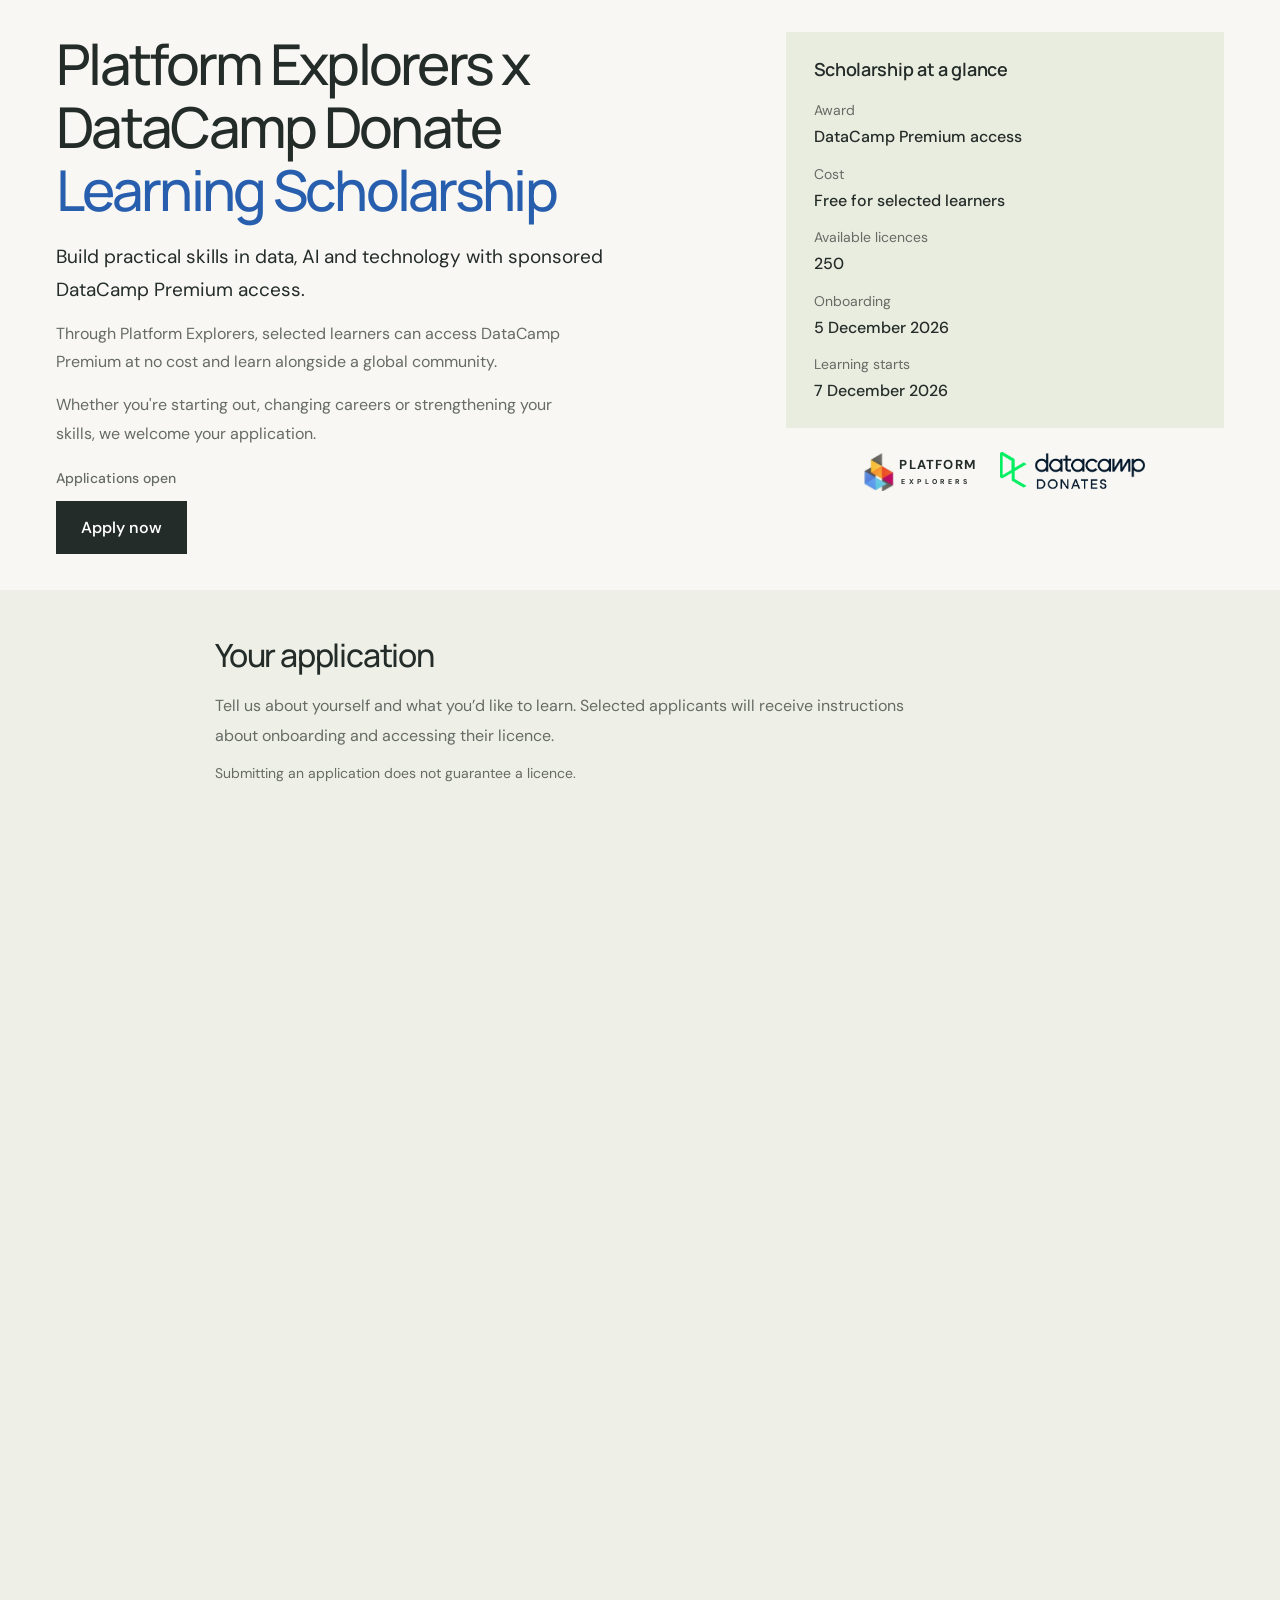
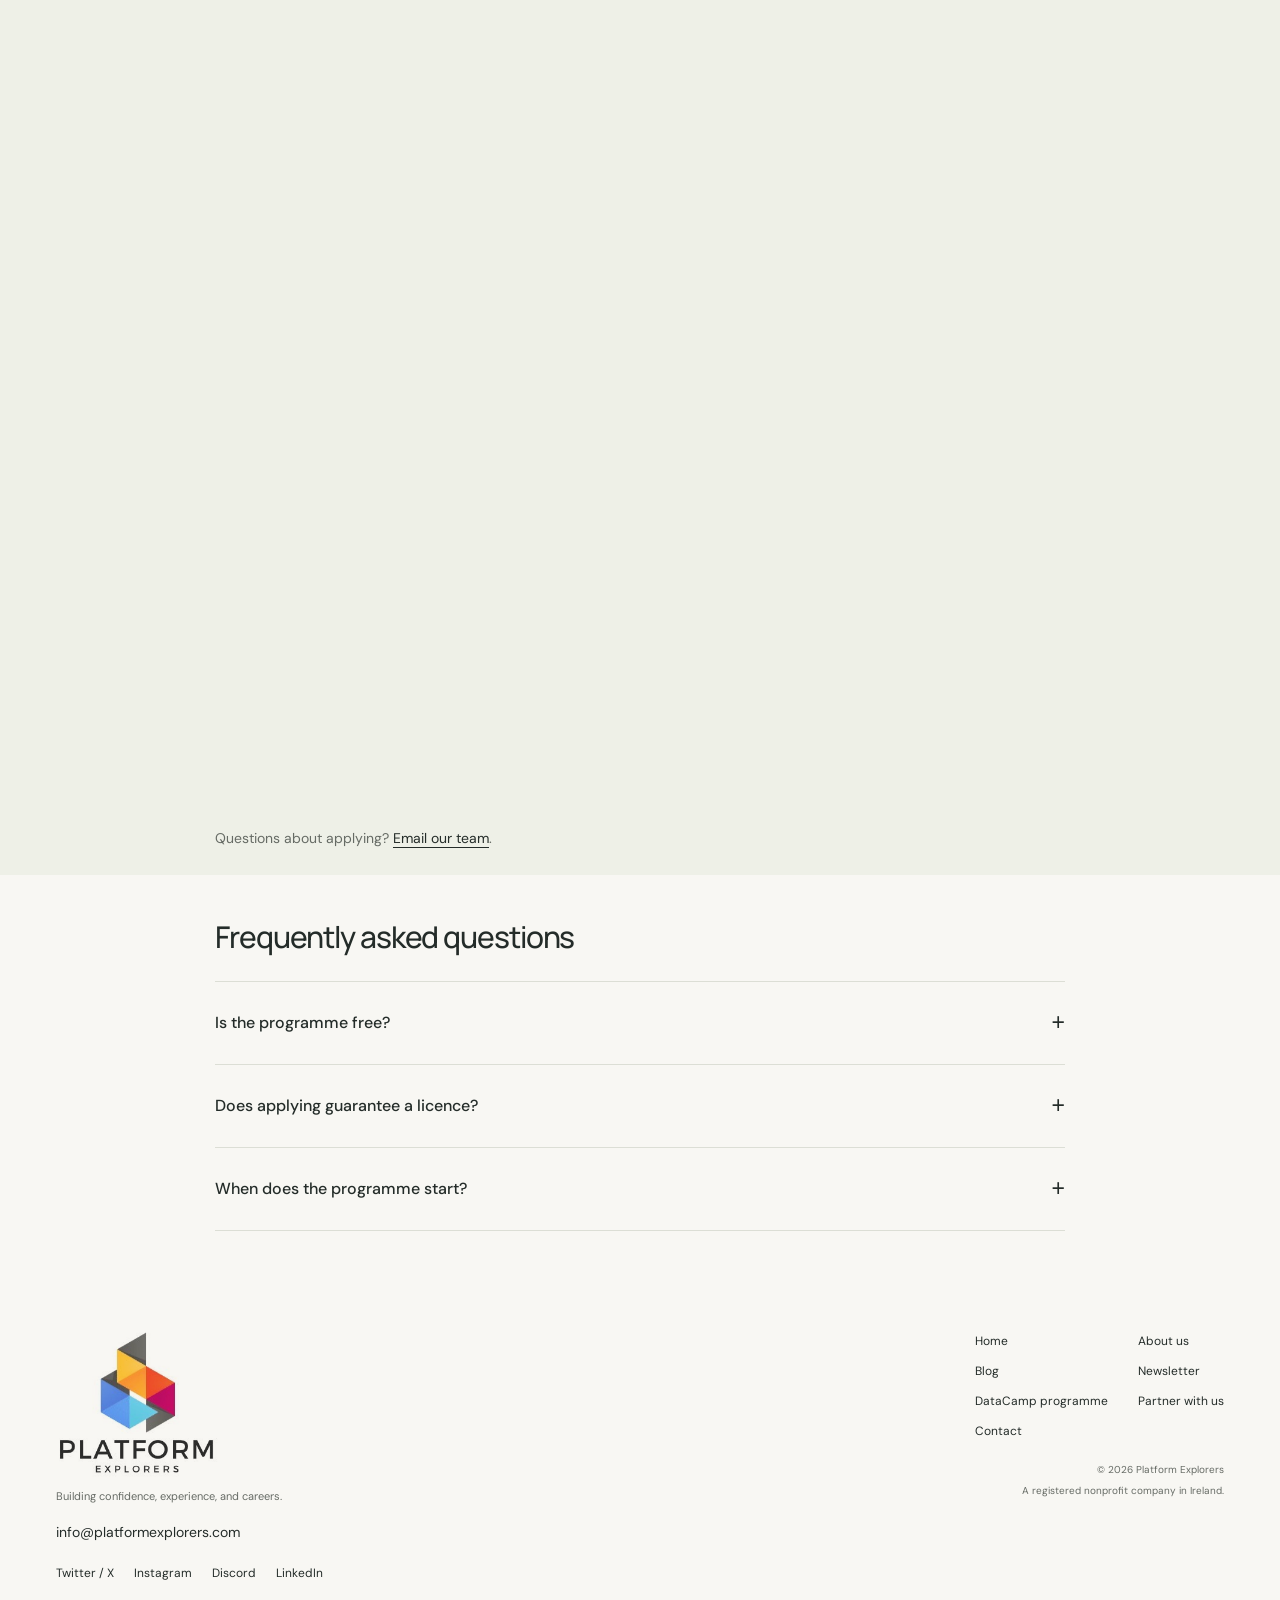
==== commit 71faa70f: "Add newsletter signup page with inline Kit form and confirmation messaging" ====
--- a/scholarship/index.html
+++ b/scholarship/index.html
@@ -69,7 +69,7 @@
       <details><summary>When does the programme start?<span class="expand-icon" aria-hidden="true">+</span></summary><p>Onboarding begins <time datetime="2026-12-05">5 December</time> and the learning programme starts <time datetime="2026-12-07">7 December 2026</time>.</p></details>
     </div></div></section>
   </main>
-  <footer class="wrap"><div class="footer-left"><a class="footer-logo" href="../index.html" aria-label="Platform Explorers home"><img src="../assets/logo.jpg" alt="Platform Explorers" width="500" height="500"></a><p>Building confidence, experience, and careers.</p><a class="footer-email" href="mailto:info@platformexplorers.com">info@platformexplorers.com</a><nav class="footer-socials" aria-label="Social media"><a href="https://x.com/platexplorers" target="_blank" rel="noopener noreferrer">Twitter / X</a><a href="https://www.instagram.com/platform_explorers/" target="_blank" rel="noopener noreferrer">Instagram</a><a href="https://discord.gg/9USF3U8Ch" target="_blank" rel="noopener noreferrer">Discord</a><a href="https://www.linkedin.com/company/platform-explorers/" target="_blank" rel="noopener noreferrer">LinkedIn</a></nav></div><div class="footer-right"><nav class="footer-links" aria-label="Footer navigation"><a href="../index.html">Home</a><a href="../about.html">About us</a><a href="../blog.html">Blog</a><a href="../scholarship/" aria-current="page">DataCamp programme</a><a href="../partners.html">Partner with us</a><a href="../contact.html">Contact</a></nav><span>© <span id="year">2026</span> Platform Explorers</span><span>A registered nonprofit company in Ireland.</span></div></footer>
+  <footer class="wrap"><div class="footer-left"><a class="footer-logo" href="../index.html" aria-label="Platform Explorers home"><img src="../assets/logo.jpg" alt="Platform Explorers" width="500" height="500"></a><p>Building confidence, experience, and careers.</p><a class="footer-email" href="mailto:info@platformexplorers.com">info@platformexplorers.com</a><nav class="footer-socials" aria-label="Social media"><a href="https://x.com/platexplorers" target="_blank" rel="noopener noreferrer">Twitter / X</a><a href="https://www.instagram.com/platform_explorers/" target="_blank" rel="noopener noreferrer">Instagram</a><a href="https://discord.gg/9USF3U8Ch" target="_blank" rel="noopener noreferrer">Discord</a><a href="https://www.linkedin.com/company/platform-explorers/" target="_blank" rel="noopener noreferrer">LinkedIn</a></nav></div><div class="footer-right"><nav class="footer-links" aria-label="Footer navigation"><a href="../index.html">Home</a><a href="../about.html">About us</a><a href="../blog.html">Blog</a><a href="../newsletter.html">Newsletter</a><a href="../scholarship/" aria-current="page">DataCamp programme</a><a href="../partners.html">Partner with us</a><a href="../contact.html">Contact</a></nav><span>© <span id="year">2026</span> Platform Explorers</span><span>A registered nonprofit company in Ireland.</span></div></footer>
   <script>document.getElementById("year").textContent = new Date().getFullYear();</script>
 </body>
 </html>
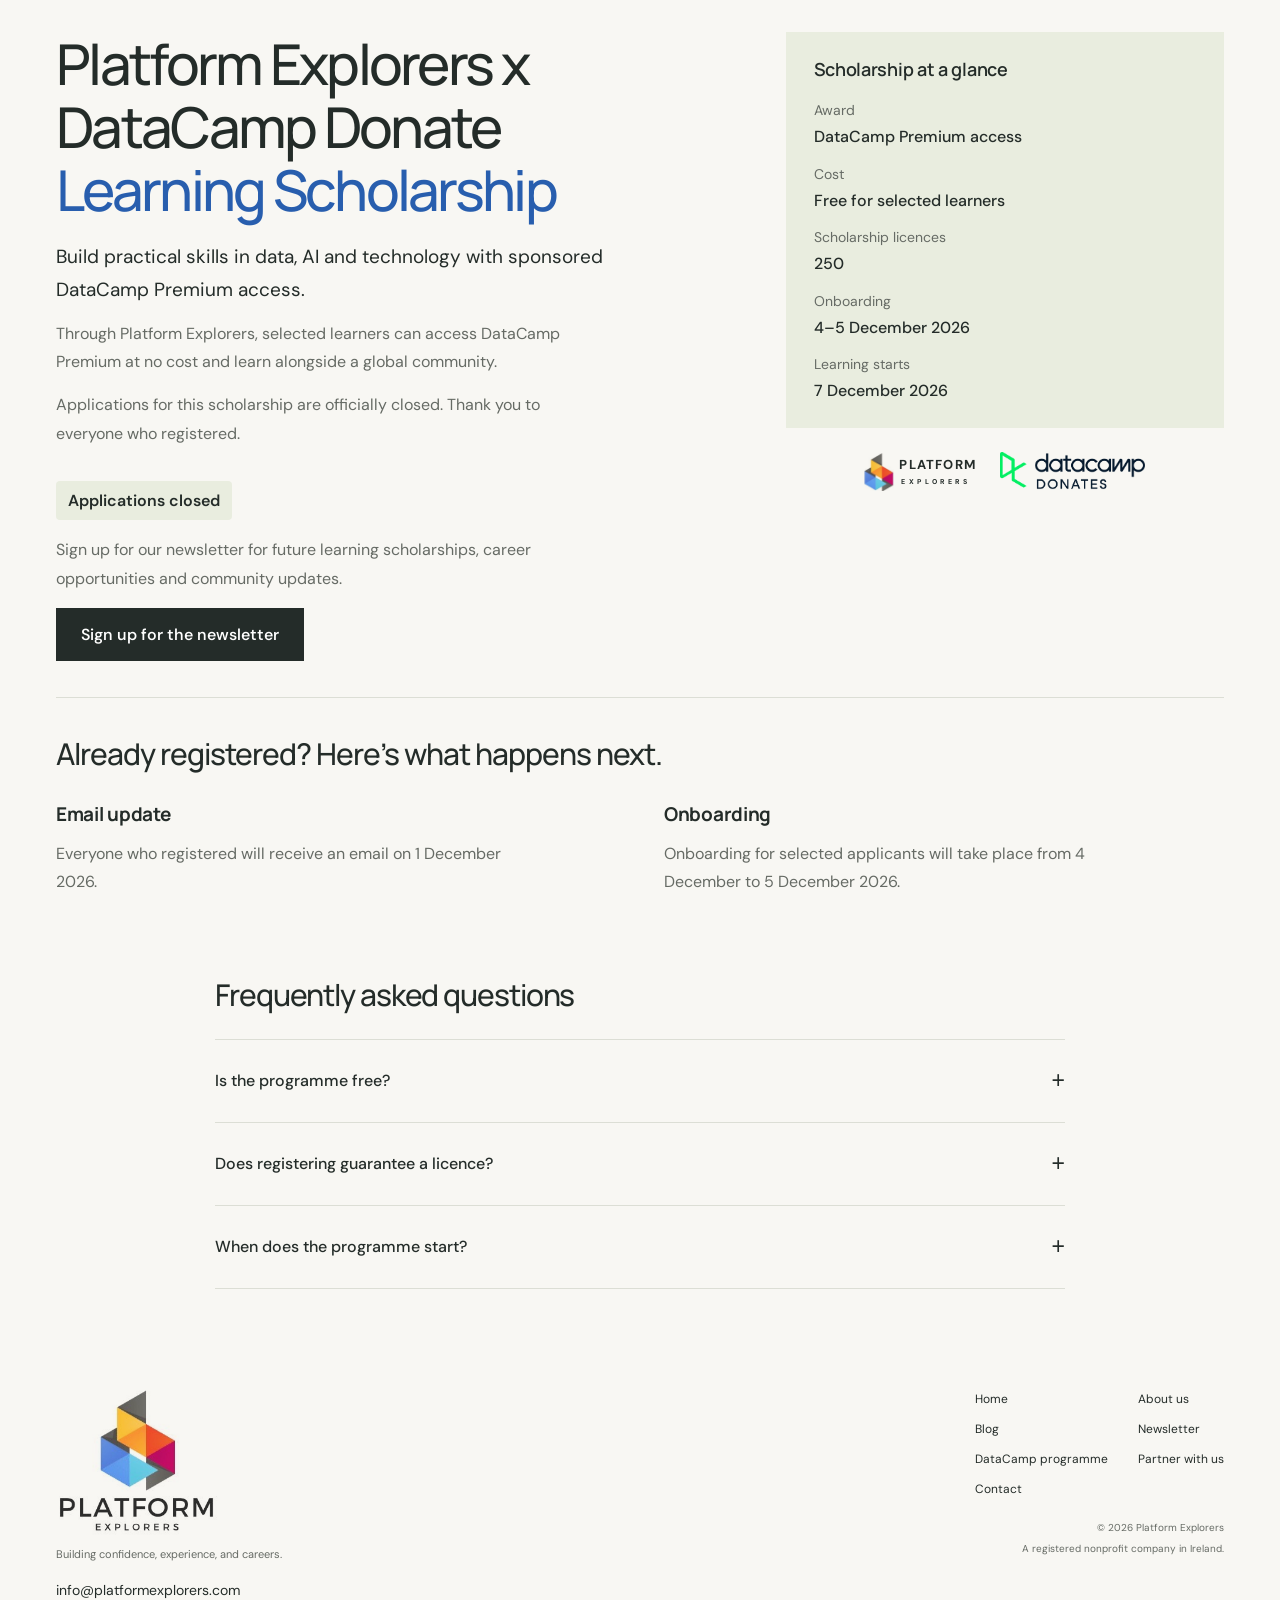
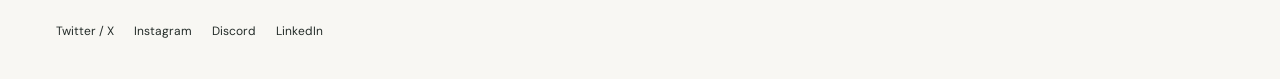
==== commit fd43d904: "Close scholarship applications and publish applicant update dates" ====
--- a/scholarship/index.html
+++ b/scholarship/index.html
@@ -4,14 +4,14 @@
   <meta charset="utf-8">
   <meta name="viewport" content="width=device-width, initial-scale=1">
   <meta name="theme-color" content="#f8f7f3">
-  <meta name="description" content="Apply for DataCamp learning access through Platform Explorers. Onboarding begins 5 December and the learning programme starts 7 December 2026.">
-  <title>DataCamp Programme Registration — Platform Explorers</title>
+  <meta name="description" content="Scholarship applications are officially closed. All registered applicants will be emailed on 1 December 2026. Selected applicants will be onboarded on 4–5 December 2026.">
+  <title>Scholarship Applications Closed — Platform Explorers</title>
   <link rel="canonical" href="https://platformexplorers.com/scholarship/">
   <meta property="og:type" content="website">
   <meta property="og:site_name" content="Platform Explorers">
   <meta property="og:url" content="https://platformexplorers.com/scholarship/">
-  <meta property="og:title" content="DataCamp Programme Registration — Platform Explorers">
-  <meta property="og:description" content="Apply for DataCamp learning access through Platform Explorers. Onboarding begins 5 December and the learning programme starts 7 December 2026.">
+  <meta property="og:title" content="Scholarship Applications Closed — Platform Explorers">
+  <meta property="og:description" content="Scholarship applications are officially closed. All registered applicants will be emailed on 1 December 2026. Selected applicants will be onboarded on 4–5 December 2026.">
   <link rel="icon" href="../assets/favicon.svg" type="image/svg+xml">
   <link rel="stylesheet" href="../styles.css">
   <link rel="stylesheet" href="../datacamp.css">
@@ -24,9 +24,10 @@
         <h1 id="donates-heading">Platform Explorers x DataCamp Donate<br><span>Learning Scholarship</span></h1>
         <p class="registration-lead">Build practical skills in data, AI and technology with sponsored DataCamp Premium access.</p>
         <p class="registration-description">Through Platform Explorers, selected learners can access DataCamp Premium at no cost and learn alongside a global community.</p>
-        <p class="registration-description">Whether you're starting out, changing careers or strengthening your skills, we welcome your application.</p>
-        <p class="registration-label">Applications open</p>
-        <a class="button primary" href="#apply">Apply now</a>
+        <p class="registration-description">Applications for this scholarship are officially closed. Thank you to everyone who registered.</p>
+        <p class="registration-label scholarship-closed-label">Applications closed</p>
+        <p class="registration-description">Sign up for our newsletter for future learning scholarships, career opportunities and community updates.</p>
+        <a class="button primary" href="../newsletter.html">Sign up for the newsletter</a>
       </div>
       <div class="scholarship-summary-group">
       <aside class="registration-summary" aria-label="Scholarship at a glance">
@@ -34,8 +35,8 @@
         <dl>
           <div><dt>Award</dt><dd>DataCamp Premium access</dd></div>
           <div><dt>Cost</dt><dd>Free for selected learners</dd></div>
-          <div><dt>Available licences</dt><dd>250</dd></div>
-          <div><dt>Onboarding</dt><dd><time datetime="2026-12-05">5 December 2026</time></dd></div>
+          <div><dt>Scholarship licences</dt><dd>250</dd></div>
+          <div><dt>Onboarding</dt><dd><time datetime="2026-12-04">4</time>–<time datetime="2026-12-05">5 December 2026</time></dd></div>
           <div><dt>Learning starts</dt><dd><time datetime="2026-12-07">7 December 2026</time></dd></div>
         </dl>
       </aside>
@@ -46,27 +47,17 @@
         </div>
       </div>
     </section>
-    <section class="registration-apply" id="apply" aria-labelledby="apply-heading"><div class="wrap">
-      <div class="application-heading"><h2 id="apply-heading">Your application</h2><p>Tell us about yourself and what you’d like to learn. Selected applicants will receive instructions about onboarding and accessing their licence.</p><p class="application-note">Submitting an application does not guarantee a licence.</p></div>
-      <div class="datacamp-form-container">
-        <iframe
-          src="https://docs.google.com/forms/d/e/1FAIpQLSdRVRX_iQJN7y_apBg_4rv8keyGI03BOhrWc-e6NoOIeNIo0Q/viewform?embedded=true"
-          title="Platform Explorers DataCamp Learning Programme"
-          width="100%"
-          height="3200"
-          frameborder="0"
-          scrolling="auto"
-          marginheight="0"
-          marginwidth="0">
-          Loading…
-        </iframe>
+    <section class="scholarship-next wrap" id="apply" aria-labelledby="next-heading">
+      <h2 id="next-heading">Already registered? Here’s what happens next.</h2>
+      <div class="scholarship-next-steps">
+        <article><h3>Email update</h3><p>Everyone who registered will receive an email on <time datetime="2026-12-01">1 December 2026</time>.</p></article>
+        <article><h3>Onboarding</h3><p>Onboarding for selected applicants will take place from <time datetime="2026-12-04">4 December</time> to <time datetime="2026-12-05">5 December 2026</time>.</p></article>
       </div>
-      <p class="application-help">Questions about applying? <a href="mailto:info@platformexplorers.com?subject=DataCamp%20programme%20application">Email our team</a>.</p>
-    </div></section>
+    </section>
     <section class="registration-faq wrap" aria-labelledby="donates-faq-heading"><div class="registration-faq-inner"><h2 id="donates-faq-heading">Frequently asked questions</h2><div class="faq-list">
       <details><summary>Is the programme free?<span class="expand-icon" aria-hidden="true">+</span></summary><p>Yes. Selected participants receive DataCamp learning access at no cost.</p></details>
-      <details><summary>Does applying guarantee a licence?<span class="expand-icon" aria-hidden="true">+</span></summary><p>No. Licences are limited and applications will be reviewed.</p></details>
-      <details><summary>When does the programme start?<span class="expand-icon" aria-hidden="true">+</span></summary><p>Onboarding begins <time datetime="2026-12-05">5 December</time> and the learning programme starts <time datetime="2026-12-07">7 December 2026</time>.</p></details>
+      <details><summary>Does registering guarantee a licence?<span class="expand-icon" aria-hidden="true">+</span></summary><p>No. Licences are limited and applications will be reviewed.</p></details>
+      <details><summary>When does the programme start?<span class="expand-icon" aria-hidden="true">+</span></summary><p>Onboarding for selected applicants takes place on <time datetime="2026-12-04">4</time>–<time datetime="2026-12-05">5 December 2026</time>, and the learning programme starts <time datetime="2026-12-07">7 December 2026</time>.</p></details>
     </div></div></section>
   </main>
   <footer class="wrap"><div class="footer-left"><a class="footer-logo" href="../index.html" aria-label="Platform Explorers home"><img src="../assets/logo.jpg" alt="Platform Explorers" width="500" height="500"></a><p>Building confidence, experience, and careers.</p><a class="footer-email" href="mailto:info@platformexplorers.com">info@platformexplorers.com</a><nav class="footer-socials" aria-label="Social media"><a href="https://x.com/platexplorers" target="_blank" rel="noopener noreferrer">Twitter / X</a><a href="https://www.instagram.com/platform_explorers/" target="_blank" rel="noopener noreferrer">Instagram</a><a href="https://discord.gg/9USF3U8Ch" target="_blank" rel="noopener noreferrer">Discord</a><a href="https://www.linkedin.com/company/platform-explorers/" target="_blank" rel="noopener noreferrer">LinkedIn</a></nav></div><div class="footer-right"><nav class="footer-links" aria-label="Footer navigation"><a href="../index.html">Home</a><a href="../about.html">About us</a><a href="../blog.html">Blog</a><a href="../newsletter.html">Newsletter</a><a href="../scholarship/" aria-current="page">DataCamp programme</a><a href="../partners.html">Partner with us</a><a href="../contact.html">Contact</a></nav><span>© <span id="year">2026</span> Platform Explorers</span><span>A registered nonprofit company in Ireland.</span></div></footer>
--- a/datacamp.css
+++ b/datacamp.css
@@ -58,3 +58,12 @@
 .scholarship-brand-name>span{display:block;font-size:7px;letter-spacing:3.4px;margin:5px 0 0 2px}
 .scholarship-brand-datacamp{display:block;width:145px;max-width:45%;height:auto}
 @media(max-width:360px){.scholarship-logos{gap:16px}.scholarship-brand-name{font-size:11px}.scholarship-brand-name>span{font-size:6px;letter-spacing:2.8px}}
+
+/* Closed applications: keep the newsletter invitation and applicant dates clear. */
+.registration-intro>.scholarship-closed-label{display:inline-block;margin-bottom:16px;padding:7px 12px;background:var(--green);color:var(--ink);font-size:16px;font-weight:600;border-radius:4px}
+.scholarship-next{padding-top:36px;padding-bottom:36px;border-top:1px solid var(--line)}
+.scholarship-next>h2{font-size:30px;line-height:1.3;letter-spacing:-1px;max-width:650px;margin:0 0 28px}
+.scholarship-next-steps{display:grid;grid-template-columns:1fr 1fr;gap:48px}
+.scholarship-next-steps h3{font-size:19px;line-height:1.4;letter-spacing:-.3px;margin:0 0 12px}
+.scholarship-next-steps p{font-size:16px;line-height:1.8;color:var(--muted);max-width:470px;margin:0}
+@media(max-width:760px){.scholarship-next{padding-top:30px;padding-bottom:30px}.scholarship-next>h2{font-size:26px}.scholarship-next-steps{grid-template-columns:1fr;gap:26px}}
